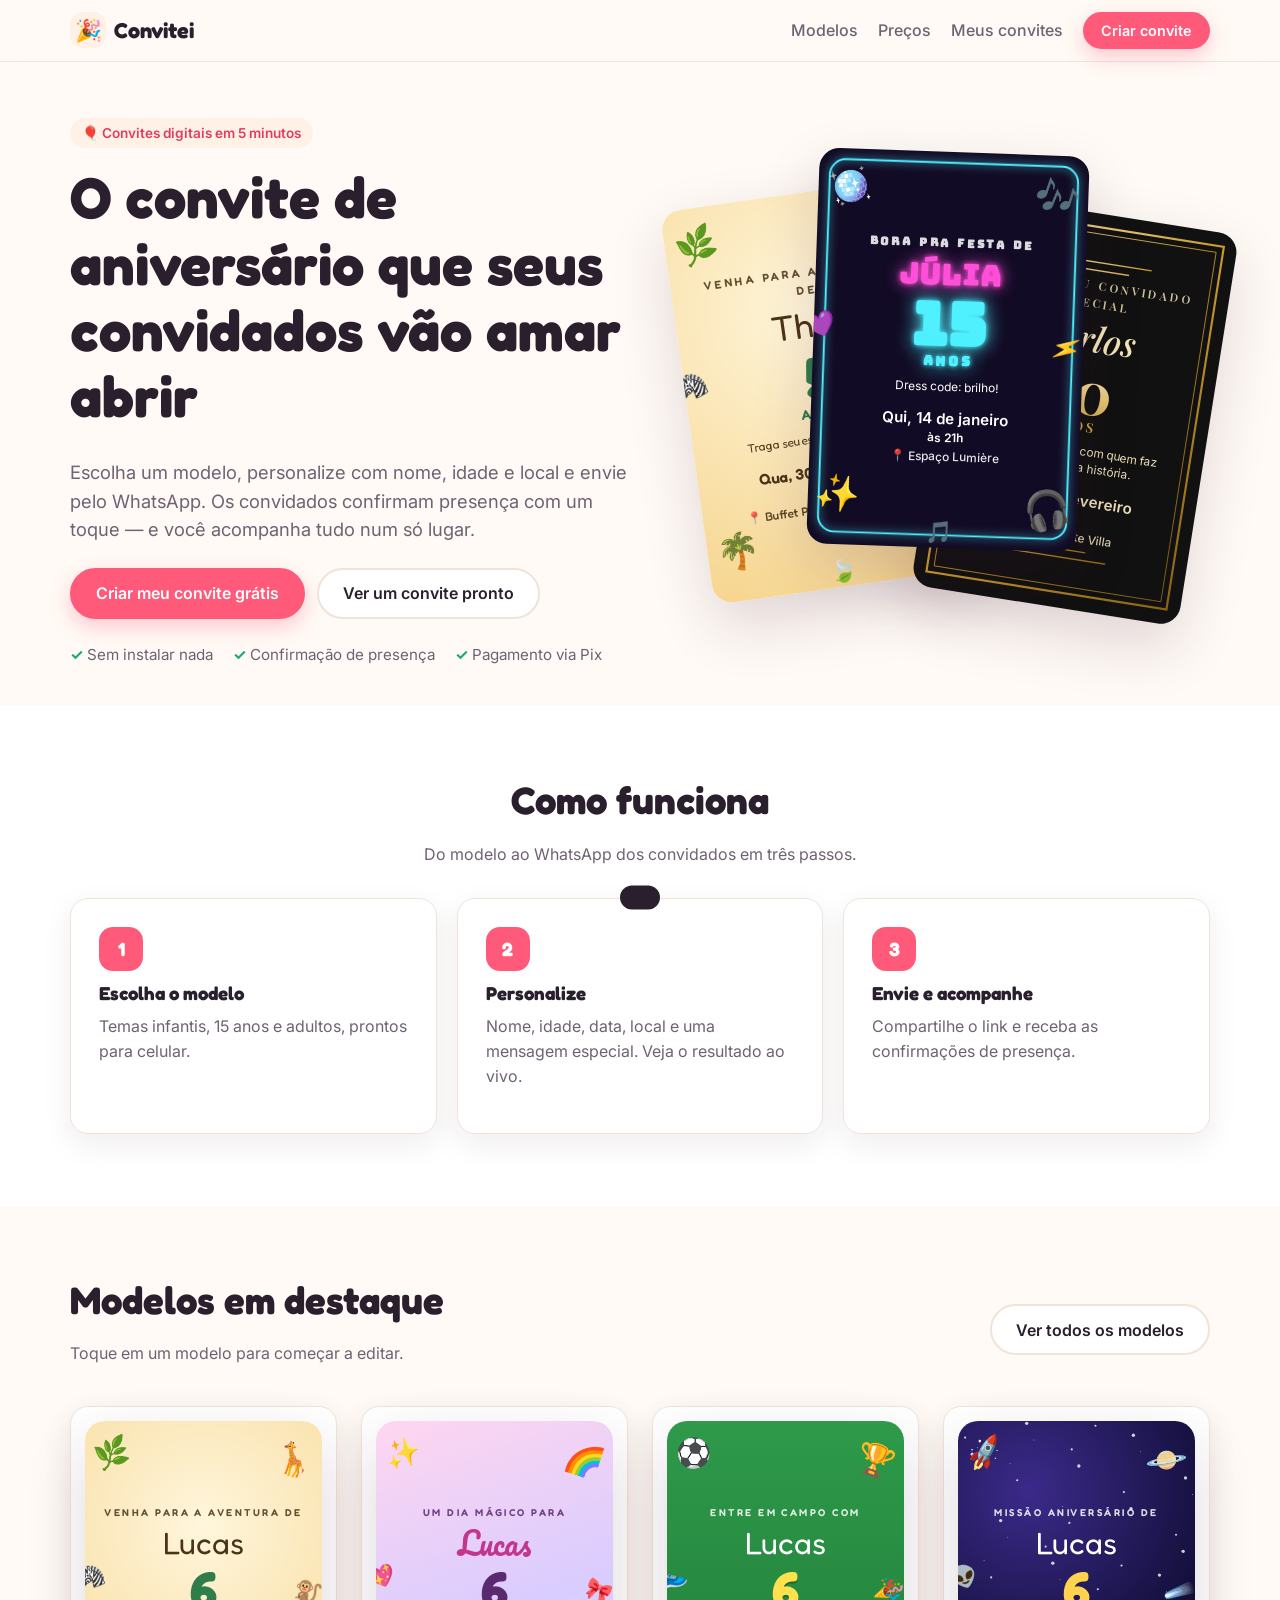
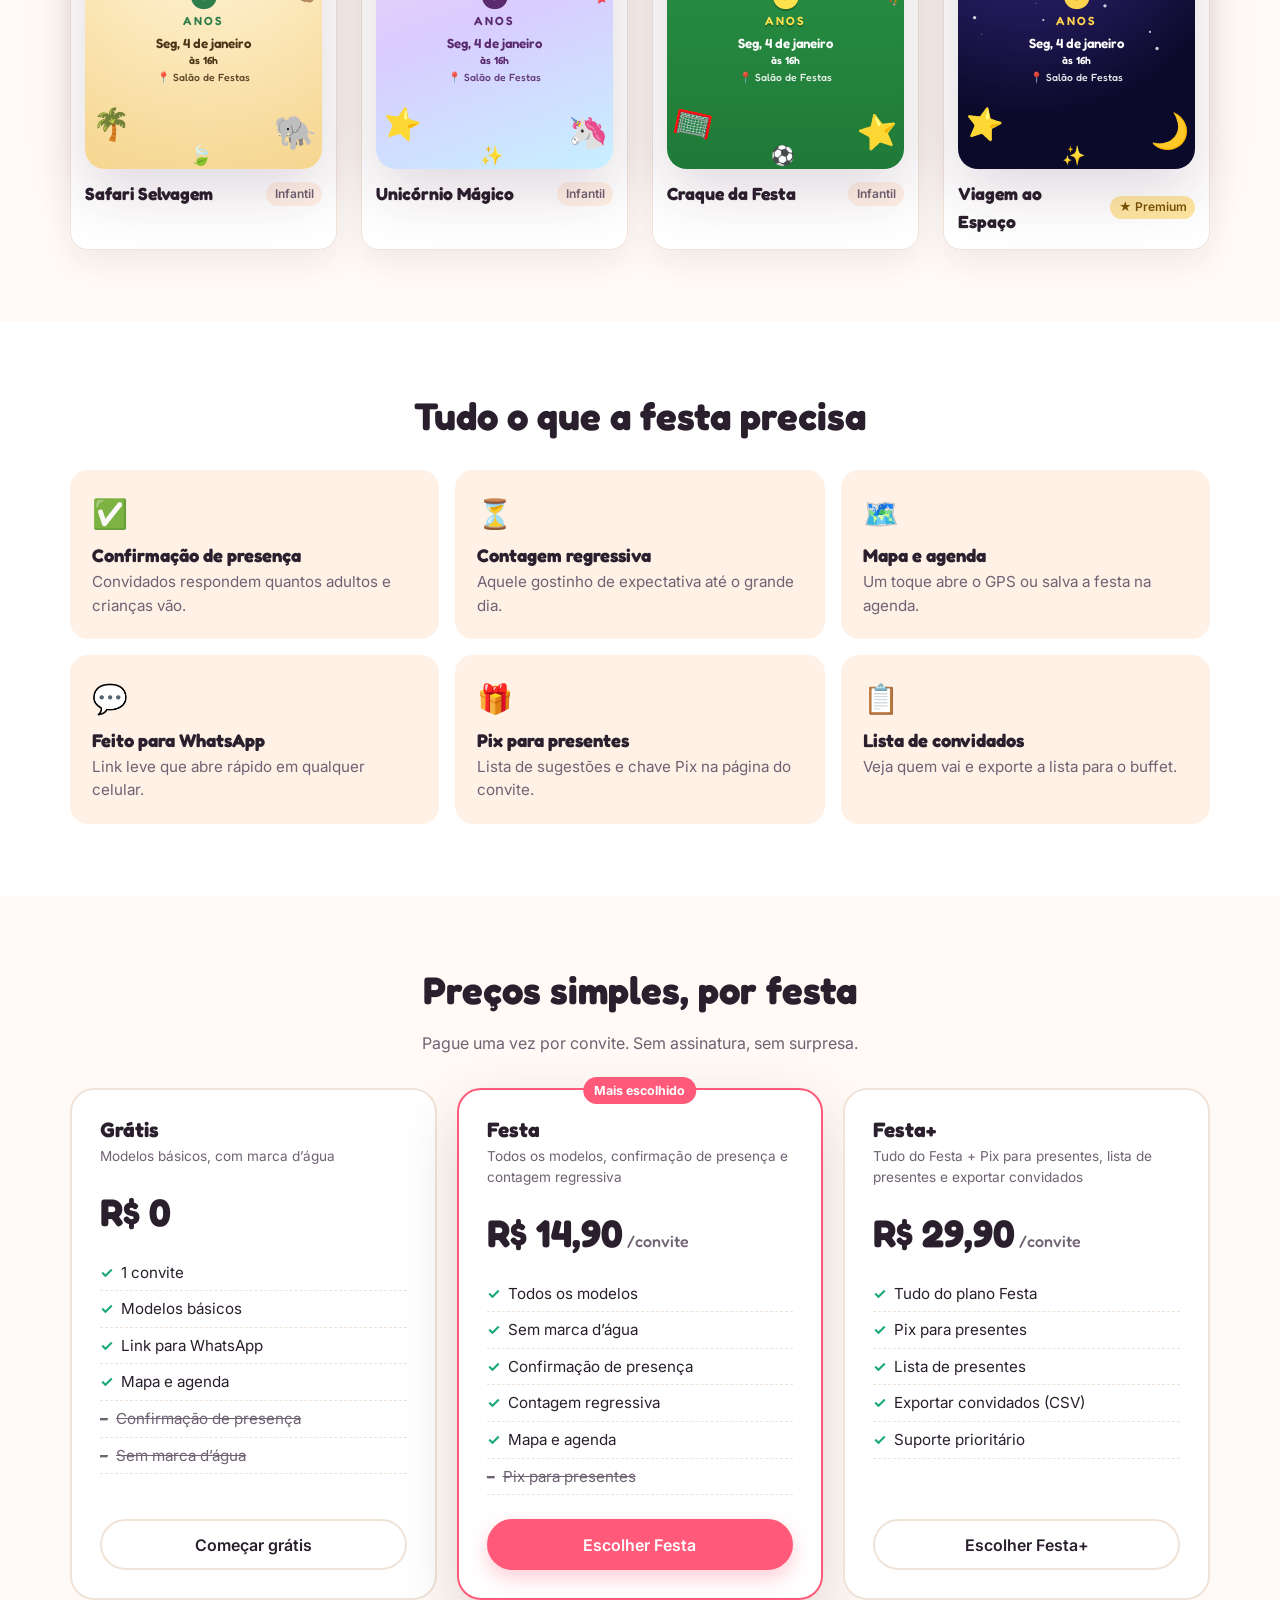
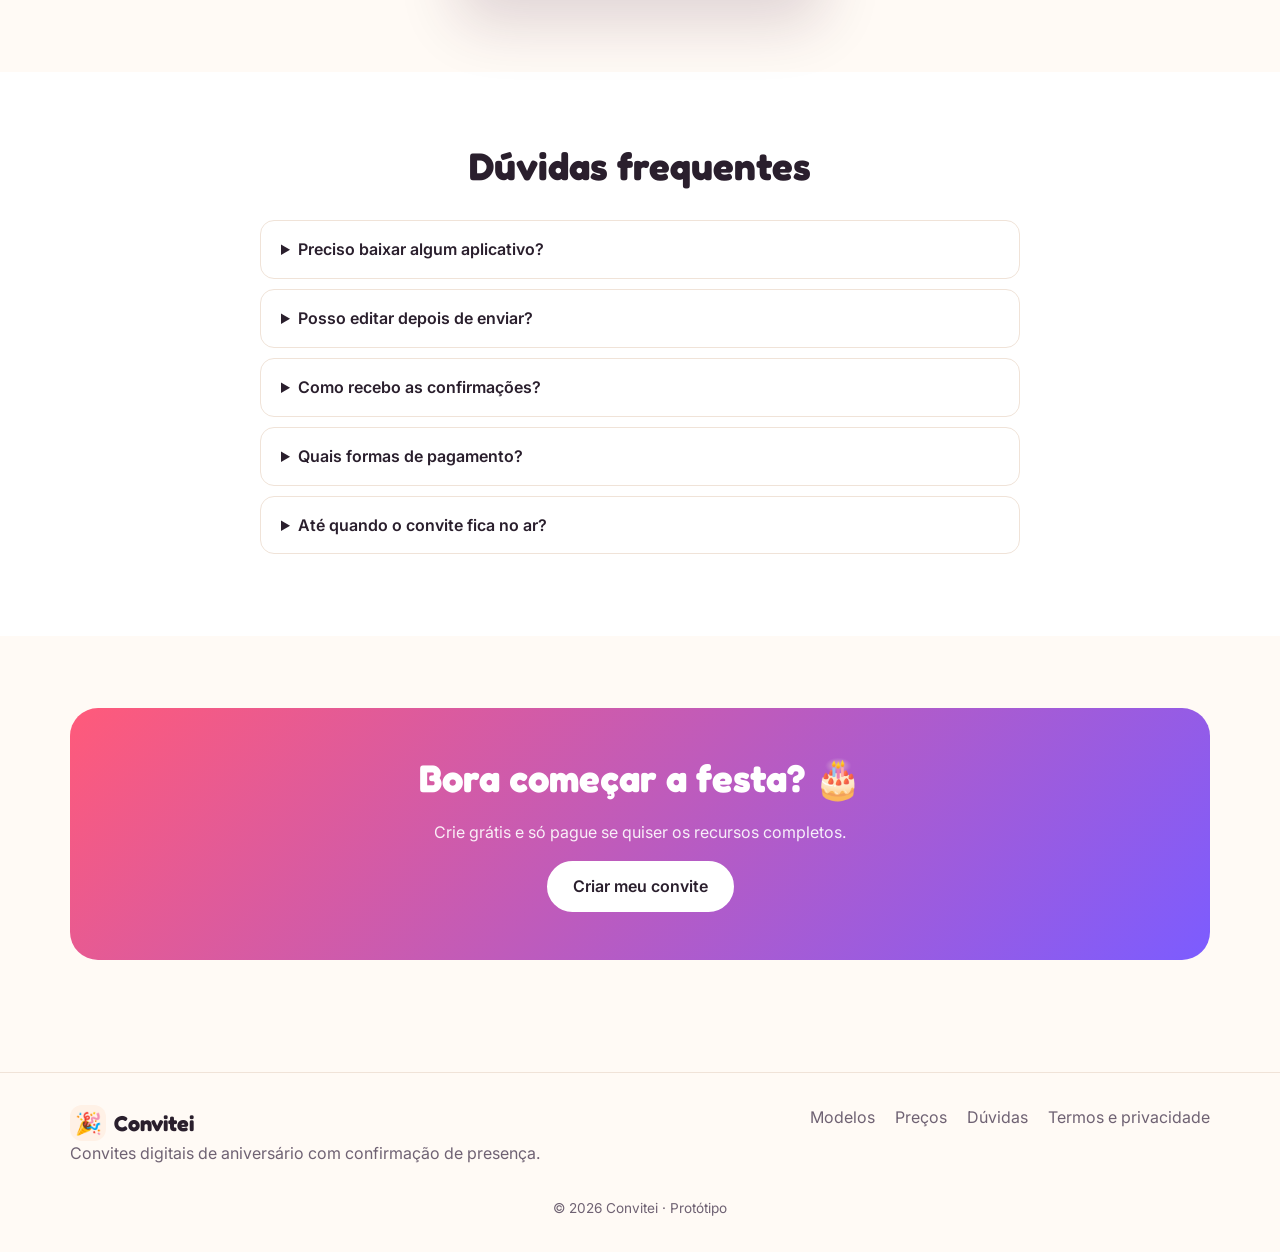
==== convites-aniversario/index.html @ 9dad0a6e "Adiciona protótipo do site de convites de aniversário (Convitei) Landing page com preços, galeria de" ====
<!doctype html>
<html lang="pt-BR">
<head>
  <meta charset="utf-8">
  <meta name="viewport" content="width=device-width, initial-scale=1">
  <title>Convitei — Convites de Aniversário</title>
  <meta name="description" content="Crie convites de aniversário digitais lindos em minutos, com confirmação de presença, contagem regressiva e mapa. Envie pelo WhatsApp.">
  <link rel="preconnect" href="https://fonts.googleapis.com">
  <link rel="preconnect" href="https://fonts.gstatic.com" crossorigin>
  <link href="https://fonts.googleapis.com/css2?family=Fredoka:wght@400;500;600;700&family=Playfair+Display:ital,wght@0,600;1,500&family=Pacifico&family=Inter:wght@400;500;600;700&family=Bungee&display=swap" rel="stylesheet">
  <link rel="stylesheet" href="styles.css">
  <link rel="icon" href="data:image/svg+xml,<svg xmlns='http://www.w3.org/2000/svg' viewBox='0 0 100 100'><text y='.9em' font-size='90'>🎉</text></svg>">
</head>
<body>
  <header class="topbar" id="topbar">
    <a href="#/" class="brand"><span class="brand-mark">🎉</span> Convitei</a>
    <nav class="nav">
      <a href="#/modelos">Modelos</a>
      <a href="#/#precos">Preços</a>
      <a href="#/painel">Meus convites</a>
      <a href="#/editor" class="btn btn-primary btn-sm">Criar convite</a>
    </nav>
  </header>

  <main id="app" tabindex="-1"></main>

  <footer class="footer" id="footer">
    <div class="footer-inner">
      <div>
        <a href="#/" class="brand"><span class="brand-mark">🎉</span> Convitei</a>
        <p class="muted">Convites digitais de aniversário com confirmação de presença.</p>
      </div>
      <div class="footer-links">
        <a href="#/modelos">Modelos</a>
        <a href="#/#precos">Preços</a>
        <a href="#/#faq">Dúvidas</a>
        <a href="#/termos">Termos e privacidade</a>
      </div>
    </div>
    <p class="muted small center">© <span id="year"></span> Convitei · Protótipo</p>
  </footer>

  <div class="modal" id="modal" hidden>
    <div class="modal-backdrop" data-close></div>
    <div class="modal-box" role="dialog" aria-modal="true" aria-labelledby="modal-title">
      <button class="modal-x" data-close aria-label="Fechar">×</button>
      <div id="modal-content"></div>
    </div>
  </div>

  <div class="toast" id="toast" role="status" aria-live="polite"></div>

  <script src="app.js"></script>
</body>
</html>
---- convites-aniversario/styles.css ----
:root {
  --bg: #fffaf5;
  --surface: #ffffff;
  --surface-2: #fff1e6;
  --text: #2a1f2d;
  --muted: #6f6273;
  --line: #f0e3d8;
  --primary: #ff5a7a;
  --primary-dark: #e23d5e;
  --accent: #7c5cff;
  --ok: #19a974;
  --radius: 18px;
  --shadow: 0 10px 30px rgba(60, 20, 50, .08);
  --shadow-lg: 0 24px 60px rgba(60, 20, 50, .16);
}
@media (prefers-color-scheme: dark) {
  :root:not([data-theme="light"]) {
    --bg: #17121a; --surface: #211a25; --surface-2: #2a2130; --text: #f6eef7;
    --muted: #b3a6b8; --line: #3a2f40; --shadow: 0 10px 30px rgba(0,0,0,.35); --shadow-lg: 0 24px 60px rgba(0,0,0,.5);
  }
}
:root[data-theme="dark"] {
  --bg: #17121a; --surface: #211a25; --surface-2: #2a2130; --text: #f6eef7;
  --muted: #b3a6b8; --line: #3a2f40; --shadow: 0 10px 30px rgba(0,0,0,.35); --shadow-lg: 0 24px 60px rgba(0,0,0,.5);
}

* { box-sizing: border-box; }
html { scroll-behavior: smooth; }
body {
  margin: 0; background: var(--bg); color: var(--text);
  font-family: Inter, system-ui, sans-serif; line-height: 1.55; -webkit-font-smoothing: antialiased;
}
img { max-width: 100%; }
a { color: inherit; }
h1, h2, h3 { font-family: Fredoka, Inter, sans-serif; line-height: 1.15; margin: 0 0 .5em; }
h1 { font-size: clamp(2.2rem, 5vw, 3.6rem); }
h2 { font-size: clamp(1.7rem, 3.5vw, 2.4rem); }
p { margin: 0 0 1em; }
.muted { color: var(--muted); }
.small { font-size: .85rem; }
.center { text-align: center; }
.container { width: min(1140px, 100% - 32px); margin-inline: auto; }
section { padding: 72px 0; }

/* Buttons */
.btn {
  display: inline-flex; align-items: center; justify-content: center; gap: .5em;
  border: 2px solid transparent; border-radius: 999px; padding: .85em 1.5em;
  font: 600 1rem Inter, sans-serif; cursor: pointer; text-decoration: none;
  transition: transform .15s, background .15s, box-shadow .15s;
  background: var(--surface); color: var(--text); border-color: var(--line);
}
.btn:hover { transform: translateY(-1px); }
.btn:focus-visible, input:focus-visible, select:focus-visible, textarea:focus-visible { outline: 3px solid var(--accent); outline-offset: 2px; }
.btn-primary { background: var(--primary); color: #fff; border-color: var(--primary); box-shadow: 0 8px 20px rgba(255, 90, 122, .3); }
.btn-primary:hover { background: var(--primary-dark); }
.btn-ghost { background: transparent; }
.btn-sm { padding: .55em 1.1em; font-size: .9rem; }
.btn-block { width: 100%; }
.btn[disabled] { opacity: .6; cursor: not-allowed; transform: none; }

/* Topbar */
.topbar {
  position: sticky; top: 0; z-index: 50; display: flex; align-items: center; justify-content: space-between;
  gap: 16px; padding: 12px max(16px, calc((100% - 1140px) / 2));
  background: color-mix(in srgb, var(--bg) 85%, transparent); backdrop-filter: blur(10px);
  border-bottom: 1px solid var(--line);
}
.brand { font: 700 1.35rem Fredoka, sans-serif; text-decoration: none; display: inline-flex; align-items: center; gap: .35em; }
.brand-mark { display: inline-grid; place-items: center; width: 36px; height: 36px; border-radius: 12px; background: var(--surface-2); }
.nav { display: flex; align-items: center; gap: 20px; }
.nav a:not(.btn) { text-decoration: none; color: var(--muted); font-weight: 500; }
.nav a:not(.btn):hover { color: var(--text); }
@media (max-width: 720px) {
  .nav a:not(.btn) { display: none; }
}

/* Hero */
.hero { padding: 56px 0 40px; overflow: hidden; }
.hero-grid { display: grid; grid-template-columns: 1.1fr 1fr; gap: 40px; align-items: center; }
.eyebrow { display: inline-block; background: var(--surface-2); color: var(--primary-dark); font-weight: 600; font-size: .85rem; padding: .35em .9em; border-radius: 999px; margin-bottom: 16px; }
.hero .lead { font-size: 1.15rem; color: var(--muted); max-width: 34em; }
.hero-cta { display: flex; flex-wrap: wrap; gap: 12px; margin: 24px 0; }
.hero-points { display: flex; flex-wrap: wrap; gap: 8px 20px; padding: 0; margin: 0; list-style: none; color: var(--muted); font-size: .95rem; }
.hero-points li::before { content: "✓ "; color: var(--ok); font-weight: 700; }
.hero-visual { position: relative; height: 480px; }
.hero-visual .card-wrap { position: absolute; width: 270px; transition: transform .3s; }
.hero-visual .card-wrap:nth-child(1) { left: 0; top: 40px; transform: rotate(-8deg); }
.hero-visual .card-wrap:nth-child(2) { left: 50%; top: 0; transform: translateX(-50%) rotate(2deg); z-index: 2; }
.hero-visual .card-wrap:nth-child(3) { right: 0; top: 60px; transform: rotate(9deg); }
@media (max-width: 900px) {
  .hero-grid { grid-template-columns: 1fr; }
  .hero-visual { height: 400px; }
  .hero-visual .card-wrap { width: 210px; }
}
@media (max-width: 520px) {
  .hero-visual { height: 330px; }
  .hero-visual .card-wrap { width: 165px; }
}

/* Steps */
.steps { display: grid; grid-template-columns: repeat(3, 1fr); gap: 20px; margin-top: 32px; }
.step { background: var(--surface); border: 1px solid var(--line); border-radius: var(--radius); padding: 28px; box-shadow: var(--shadow); }
.step-n { display: inline-grid; place-items: center; width: 44px; height: 44px; border-radius: 14px; background: var(--primary); color: #fff; font: 700 1.2rem Fredoka; margin-bottom: 12px; }
@media (max-width: 800px) { .steps { grid-template-columns: 1fr; } }

/* Features */
.features { display: grid; grid-template-columns: repeat(3, 1fr); gap: 16px; margin-top: 32px; }
.feature { padding: 22px; border-radius: var(--radius); background: var(--surface-2); }
.feature .ico { font-size: 1.8rem; }
.feature h3 { font-size: 1.15rem; margin: 8px 0 4px; }
.feature p { margin: 0; color: var(--muted); font-size: .95rem; }
@media (max-width: 800px) { .features { grid-template-columns: 1fr 1fr; } }
@media (max-width: 520px) { .features { grid-template-columns: 1fr; } }

/* Gallery */
.filters { display: flex; flex-wrap: wrap; gap: 8px; margin: 24px 0; }
.chip { border: 1.5px solid var(--line); background: var(--surface); color: var(--text); border-radius: 999px; padding: .45em 1em; font: 500 .9rem Inter; cursor: pointer; }
.chip.active { background: var(--text); color: var(--bg); border-color: var(--text); }
.gallery { display: grid; grid-template-columns: repeat(auto-fill, minmax(230px, 1fr)); gap: 24px; }
.tpl-item { background: var(--surface); border: 1px solid var(--line); border-radius: var(--radius); padding: 14px; box-shadow: var(--shadow); display: flex; flex-direction: column; gap: 12px; }
.tpl-meta { display: flex; justify-content: space-between; align-items: center; gap: 8px; }
.tpl-meta strong { font-family: Fredoka; font-size: 1.1rem; }
.badge { font-size: .75rem; font-weight: 600; padding: .2em .7em; border-radius: 999px; background: var(--surface-2); color: var(--muted); white-space: nowrap; }
.badge-premium { background: #ffe7a3; color: #7a5300; }

/* Pricing */
.pricing { display: grid; grid-template-columns: repeat(3, 1fr); gap: 20px; margin-top: 32px; align-items: stretch; }
.plan { background: var(--surface); border: 2px solid var(--line); border-radius: 24px; padding: 28px; display: flex; flex-direction: column; position: relative; }
.plan.featured { border-color: var(--primary); box-shadow: var(--shadow-lg); }
.plan .tag { position: absolute; top: -13px; left: 50%; transform: translateX(-50%); background: var(--primary); color: #fff; font-size: .78rem; font-weight: 700; padding: .3em .9em; border-radius: 999px; white-space: nowrap; }
.plan h3 { font-size: 1.3rem; margin-bottom: 4px; }
.price { font: 700 2.4rem Fredoka; margin: 8px 0; }
.price small { font-size: 1rem; color: var(--muted); font-weight: 500; }
.plan ul { list-style: none; padding: 0; margin: 12px 0 24px; flex: 1; }
.plan li { padding: 6px 0; border-bottom: 1px dashed var(--line); font-size: .95rem; }
.plan li::before { content: "✓"; color: var(--ok); font-weight: 700; margin-right: 8px; }
.plan li.no { color: var(--muted); text-decoration: line-through; }
.plan li.no::before { content: "–"; color: var(--muted); }
@media (max-width: 900px) { .pricing { grid-template-columns: 1fr; max-width: 440px; margin-inline: auto; } }

/* FAQ */
.faq { max-width: 760px; margin: 32px auto 0; }
.faq details { background: var(--surface); border: 1px solid var(--line); border-radius: 14px; padding: 16px 20px; margin-bottom: 10px; }
.faq summary { cursor: pointer; font-weight: 600; }
.faq details p { margin: 10px 0 0; color: var(--muted); }

.cta-band { background: linear-gradient(135deg, var(--primary), var(--accent)); color: #fff; border-radius: 28px; padding: 48px 32px; text-align: center; }
.cta-band p { opacity: .9; }
.cta-band .btn { background: #fff; color: #2a1f2d; border-color: #fff; }

/* Footer */
.footer { border-top: 1px solid var(--line); padding: 32px 16px 20px; margin-top: 40px; }
.footer-inner { width: min(1140px, 100%); margin: 0 auto 16px; display: flex; justify-content: space-between; flex-wrap: wrap; gap: 20px; }
.footer-links { display: flex; gap: 20px; flex-wrap: wrap; }
.footer-links a { color: var(--muted); text-decoration: none; }

/* Editor */
.editor { display: grid; grid-template-columns: 420px 1fr; gap: 32px; padding: 32px 0 64px; align-items: start; }
.panel { background: var(--surface); border: 1px solid var(--line); border-radius: var(--radius); padding: 24px; box-shadow: var(--shadow); }
.panel h2 { font-size: 1.5rem; }
.field { display: flex; flex-direction: column; gap: 6px; margin-bottom: 14px; }
.field label { font-weight: 600; font-size: .9rem; }
.field .hint { font-size: .8rem; color: var(--muted); }
.row { display: grid; grid-template-columns: 1fr 1fr; gap: 12px; }
input, select, textarea {
  font: 400 1rem Inter, sans-serif; color: var(--text); background: var(--bg);
  border: 1.5px solid var(--line); border-radius: 12px; padding: .7em .85em; width: 100%;
}
textarea { resize: vertical; min-height: 80px; }
.tpl-picker { display: grid; grid-template-columns: repeat(4, 1fr); gap: 8px; margin-bottom: 18px; }
.tpl-swatch { aspect-ratio: 3/4; border-radius: 10px; box-shadow: inset 0 0 0 1px var(--line); border: 3px solid transparent; cursor: pointer; display: grid; place-items: center; font-size: 1.4rem; position: relative; padding: 0; }
.tpl-swatch.active { border-color: var(--text); }
.tpl-swatch .lock { position: absolute; top: 2px; right: 4px; font-size: .7rem; }
.preview-col { position: sticky; top: 84px; display: flex; flex-direction: column; align-items: center; gap: 16px; }
#preview { width: min(400px, 100%); }
.preview-col .card-wrap { width: 100%; }
.editor-actions { display: flex; gap: 10px; flex-wrap: wrap; justify-content: center; }
.section-title { font: 600 .8rem Inter; text-transform: uppercase; letter-spacing: .08em; color: var(--muted); margin: 18px 0 10px; }
@media (max-width: 960px) {
  .editor { grid-template-columns: 1fr; }
  .preview-col { position: static; order: -1; }
  #preview { width: min(320px, 100%); }
}

/* ===== Invitation card ===== */
.card-wrap { container-type: inline-size; }
.invite {
  position: relative; aspect-ratio: 3 / 4.4; border-radius: 20px; overflow: hidden;
  box-shadow: var(--shadow-lg); display: flex; flex-direction: column; align-items: center; justify-content: center;
  text-align: center; padding: 9cqw 8cqw; isolation: isolate;
}
.invite .deco { position: absolute; inset: 0; z-index: -1; pointer-events: none; }
.invite .pre { font-size: 4.2cqw; letter-spacing: .25em; text-transform: uppercase; font-weight: 600; opacity: .85; }
.invite .name { font-size: 13cqw; line-height: 1; margin: 3cqw 0 1cqw; word-break: break-word; }
.invite .age { font-size: 22cqw; line-height: 1; font-weight: 700; margin: 1cqw 0; }
.invite .age small { font-size: 5cqw; display: block; letter-spacing: .2em; font-weight: 600; text-transform: uppercase; }
.invite .msg { font-size: 4.4cqw; margin: 3cqw 0; max-width: 90%; line-height: 1.35; }
.invite .info { font-size: 4.4cqw; font-weight: 600; line-height: 1.4; margin-top: 2cqw; }
.invite .info .date { font-size: 5.6cqw; display: block; }
.invite .info .place { font-weight: 500; opacity: .9; display: block; margin-top: 1cqw; }
.invite .emoji { font-size: 12cqw; line-height: 1; }

/* Templates */
.t-safari { background: radial-gradient(circle at 50% 30%, #fff6dc, #f6d58e); color: #4a3418; font-family: Fredoka; }
.t-safari .age { color: #2f7d4a; }
.t-unicornio { background: linear-gradient(160deg, #ffd6f0, #d9ccff 55%, #c7f0ff); color: #5a2a6e; font-family: Fredoka; }
.t-unicornio .name { font-family: Pacifico; font-weight: 400; color: #c2368e; }
.t-neon { background: #120b25; color: #fff; font-family: Bungee, Fredoka; }
.t-neon .name { color: #ff4fd8; text-shadow: 0 0 2cqw #ff4fd8, 0 0 6cqw #ff4fd8; font-size: 11cqw; }
.t-neon .age { color: #4ff0ff; text-shadow: 0 0 2cqw #4ff0ff, 0 0 7cqw #4ff0ff; }
.t-neon .msg, .t-neon .info { font-family: Inter; }
.t-dourado { background: #111; color: #f3e3b5; font-family: "Playfair Display", serif; }
.t-dourado .name { font-style: italic; font-weight: 500; }
.t-dourado .age { background: linear-gradient(180deg, #fff1c1, #c99a2e); -webkit-background-clip: text; background-clip: text; color: transparent; }
.t-dourado .msg, .t-dourado .info { font-family: Inter; color: #e9dcb6; }
.t-futebol { background: linear-gradient(180deg, #2e9a4a, #1f7a37); color: #fff; font-family: Fredoka; }
.t-futebol .age { color: #ffe14d; text-shadow: 0 1cqw 0 rgba(0,0,0,.25); }
.t-floral { background: #fff8f3; color: #6b3b3b; font-family: "Playfair Display", serif; }
.t-floral .name { color: #c25b6e; font-style: italic; font-weight: 500; }
.t-floral .msg, .t-floral .info { font-family: Inter; }
.t-espaco { background: radial-gradient(circle at 30% 20%, #3b2a8a, #0b0a2a 70%); color: #fff; font-family: Fredoka; }
.t-espaco .age { color: #ffd34d; }
.t-confete { background: #fff; color: #2a1f2d; font-family: Fredoka; }
.t-confete .age { color: var(--primary); }

/* Guest page */
.guest { padding: 32px 0 64px; display: grid; grid-template-columns: minmax(0, 420px) minmax(0, 1fr); gap: 40px; align-items: start; }
.guest .card-wrap { width: 100%; }
.countdown { display: grid; grid-template-columns: repeat(4, 1fr); gap: 10px; margin: 8px 0 24px; }
.countdown div { background: var(--surface-2); border-radius: 14px; padding: 14px 6px; text-align: center; }
.countdown b { display: block; font: 700 1.8rem Fredoka; }
.countdown span { font-size: .78rem; color: var(--muted); text-transform: uppercase; letter-spacing: .06em; }
.quick-actions { display: grid; grid-template-columns: repeat(3, 1fr); gap: 10px; margin-bottom: 24px; }
.quick-actions .btn { flex-direction: column; border-radius: 16px; padding: 14px 8px; font-size: .85rem; gap: 4px; }
.quick-actions .btn span { font-size: 1.4rem; }
.radio-group { display: flex; gap: 8px; flex-wrap: wrap; }
.radio-group label { flex: 1; min-width: 110px; }
.radio-group input { position: absolute; opacity: 0; width: 1px; height: 1px; }
.radio-group span { display: block; text-align: center; border: 2px solid var(--line); border-radius: 12px; padding: .7em; cursor: pointer; font-weight: 600; }
.radio-group input:checked + span { border-color: var(--primary); background: color-mix(in srgb, var(--primary) 12%, transparent); }
.radio-group input:focus-visible + span { outline: 3px solid var(--accent); outline-offset: 2px; }
.success-box { text-align: center; padding: 24px; }
.success-box .big { font-size: 3rem; }
@media (max-width: 860px) {
  .guest { grid-template-columns: 1fr; }
  .guest .card-wrap { max-width: 360px; margin-inline: auto; }
}

/* Dashboard */
.dash { padding: 32px 0 64px; }
.dash-head { display: flex; justify-content: space-between; align-items: center; flex-wrap: wrap; gap: 12px; margin-bottom: 24px; }
.dash-list { display: grid; gap: 16px; }
.dash-item { display: grid; grid-template-columns: 90px 1fr auto; gap: 18px; align-items: center; background: var(--surface); border: 1px solid var(--line); border-radius: var(--radius); padding: 16px; box-shadow: var(--shadow); }
.dash-item .card-wrap { width: 90px; }
.dash-item .invite { border-radius: 10px; box-shadow: none; }
.dash-item h3 { margin: 0 0 4px; font-size: 1.2rem; }
.stats { display: flex; gap: 14px; flex-wrap: wrap; font-size: .9rem; margin-top: 6px; }
.stats b { font-family: Fredoka; font-size: 1.1rem; }
.dash-actions { display: flex; gap: 8px; flex-wrap: wrap; justify-content: flex-end; }
.empty { text-align: center; padding: 60px 20px; background: var(--surface); border: 2px dashed var(--line); border-radius: var(--radius); }
.empty .big { font-size: 3rem; }
table.guests { width: 100%; border-collapse: collapse; font-size: .92rem; }
table.guests th, table.guests td { text-align: left; padding: 8px 6px; border-bottom: 1px solid var(--line); }
table.guests th { color: var(--muted); font-weight: 600; font-size: .8rem; text-transform: uppercase; }
@media (max-width: 640px) {
  .dash-item { grid-template-columns: 70px 1fr; }
  .dash-item .card-wrap { width: 70px; }
  .dash-actions { grid-column: 1 / -1; justify-content: flex-start; }
}

/* Modal */
.modal { position: fixed; inset: 0; z-index: 100; display: grid; place-items: center; padding: 16px; }
.modal[hidden] { display: none; }
.modal-backdrop { position: absolute; inset: 0; background: rgba(20, 10, 25, .55); backdrop-filter: blur(3px); }
.modal-box { position: relative; background: var(--surface); color: var(--text); border-radius: 24px; width: min(560px, 100%); max-height: calc(100vh - 32px); overflow: auto; padding: 28px; box-shadow: var(--shadow-lg); }
.modal-x { position: absolute; top: 12px; right: 14px; background: none; border: 0; font-size: 1.8rem; line-height: 1; color: var(--muted); cursor: pointer; }
.plan-options { display: grid; gap: 10px; margin: 16px 0; }
.plan-opt { display: flex; align-items: center; gap: 12px; border: 2px solid var(--line); border-radius: 14px; padding: 14px; cursor: pointer; }
.plan-opt:has(input:checked) { border-color: var(--primary); background: color-mix(in srgb, var(--primary) 8%, transparent); }
.plan-opt input { width: auto; accent-color: var(--primary); }
.plan-opt .p-name { font-weight: 700; }
.plan-opt .p-desc { font-size: .85rem; color: var(--muted); }
.plan-opt .p-price { margin-left: auto; font: 700 1.15rem Fredoka; white-space: nowrap; }
.pay-tabs { display: flex; gap: 8px; margin: 12px 0; }
.pix-box { text-align: center; background: var(--surface-2); border-radius: 16px; padding: 20px; }
.pix-qr { width: 170px; height: 170px; margin: 0 auto 12px; background: #fff; padding: 10px; border-radius: 12px; }
.copy-row { display: flex; gap: 8px; }
.copy-row input { font-size: .85rem; }
.total-row { display: flex; justify-content: space-between; font-weight: 700; font-size: 1.1rem; padding: 12px 0; border-top: 1px solid var(--line); margin-top: 8px; }

/* Toast */
.toast { position: fixed; left: 50%; bottom: 24px; transform: translate(-50%, 140%); background: var(--text); color: var(--bg); padding: 12px 20px; border-radius: 999px; font-weight: 600; z-index: 200; transition: transform .25s; max-width: calc(100% - 32px); text-align: center; }
.toast.show { transform: translate(-50%, 0); }

.page { padding: 40px 0 64px; max-width: 760px; }
.notice { background: var(--surface-2); border-radius: 14px; padding: 14px 18px; font-size: .9rem; color: var(--muted); }

.invite .wm { position: absolute; bottom: 2.5cqw; left: 0; right: 0; font: 600 3cqw Inter, sans-serif; opacity: .55; letter-spacing: .05em; }
body.guest-mode .nav a:not(.btn) { display: none; }
body.guest-mode .nav .btn::after { content: " também"; }
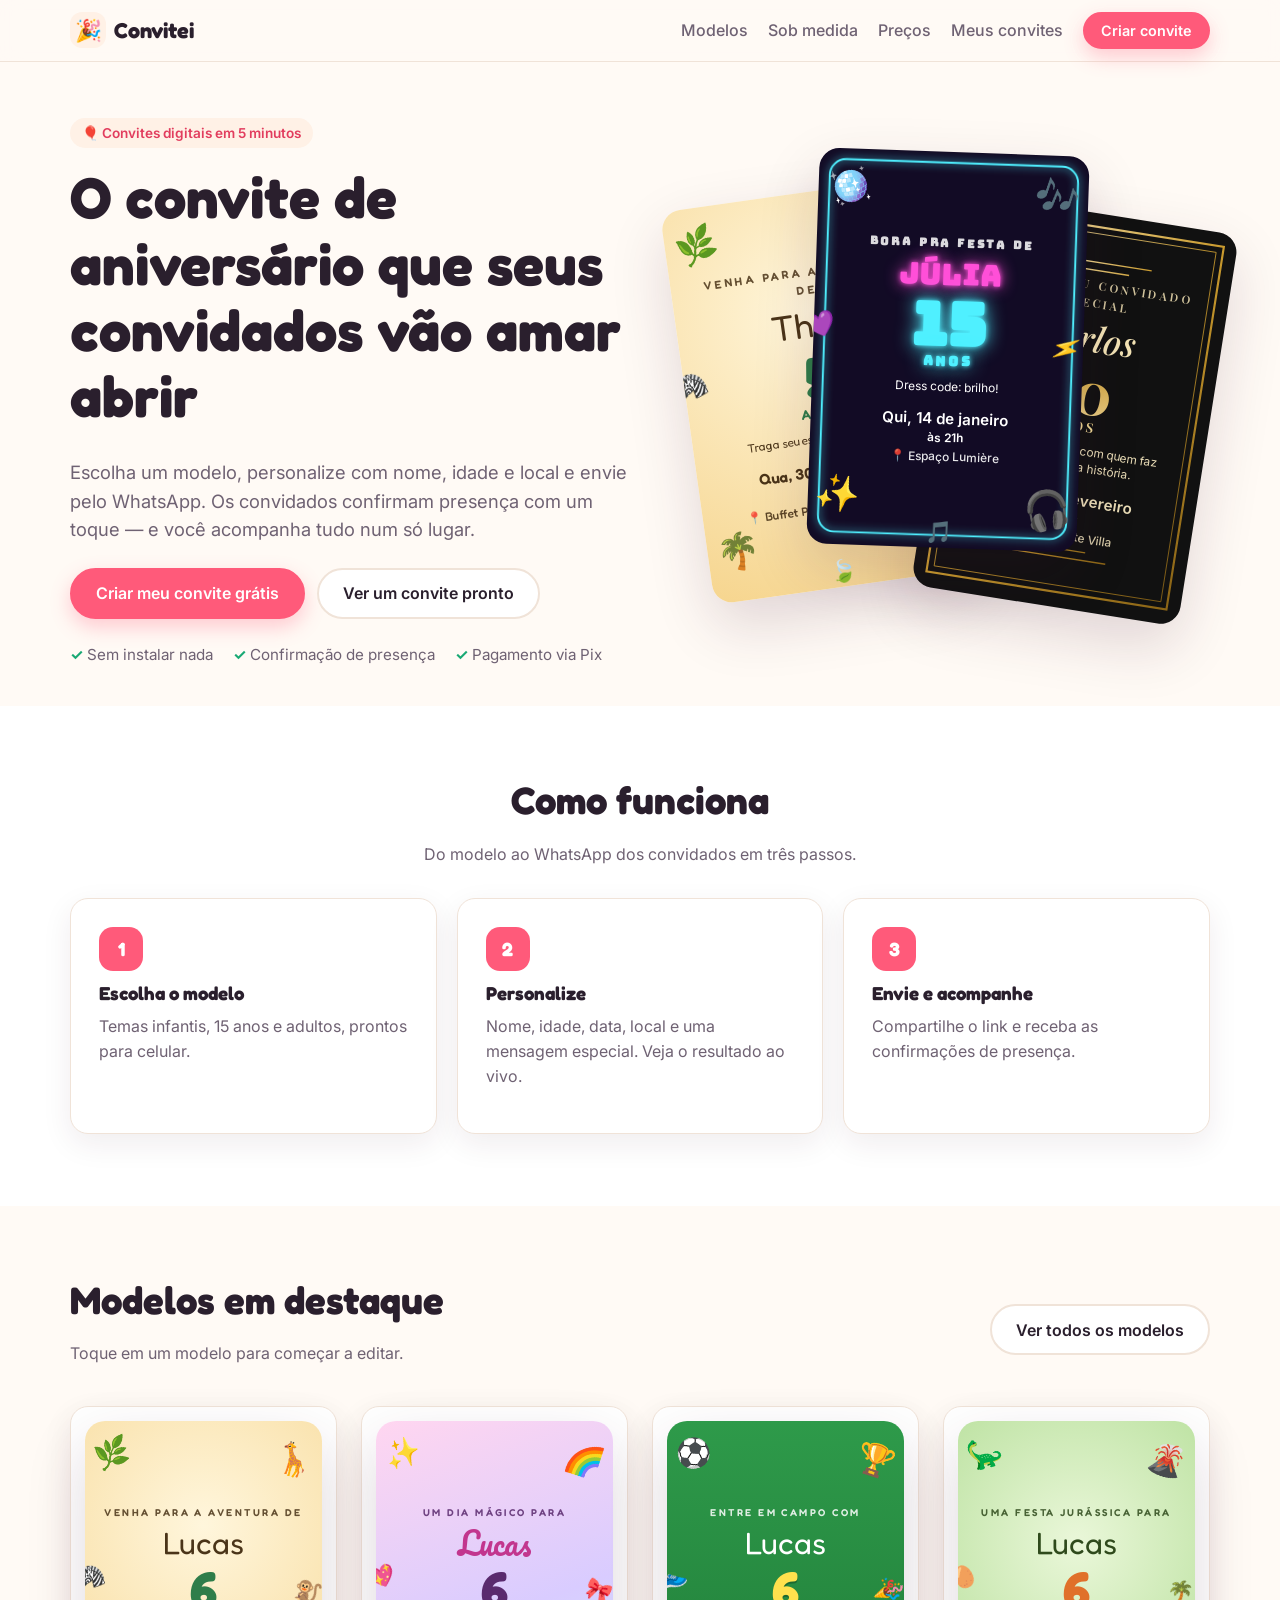
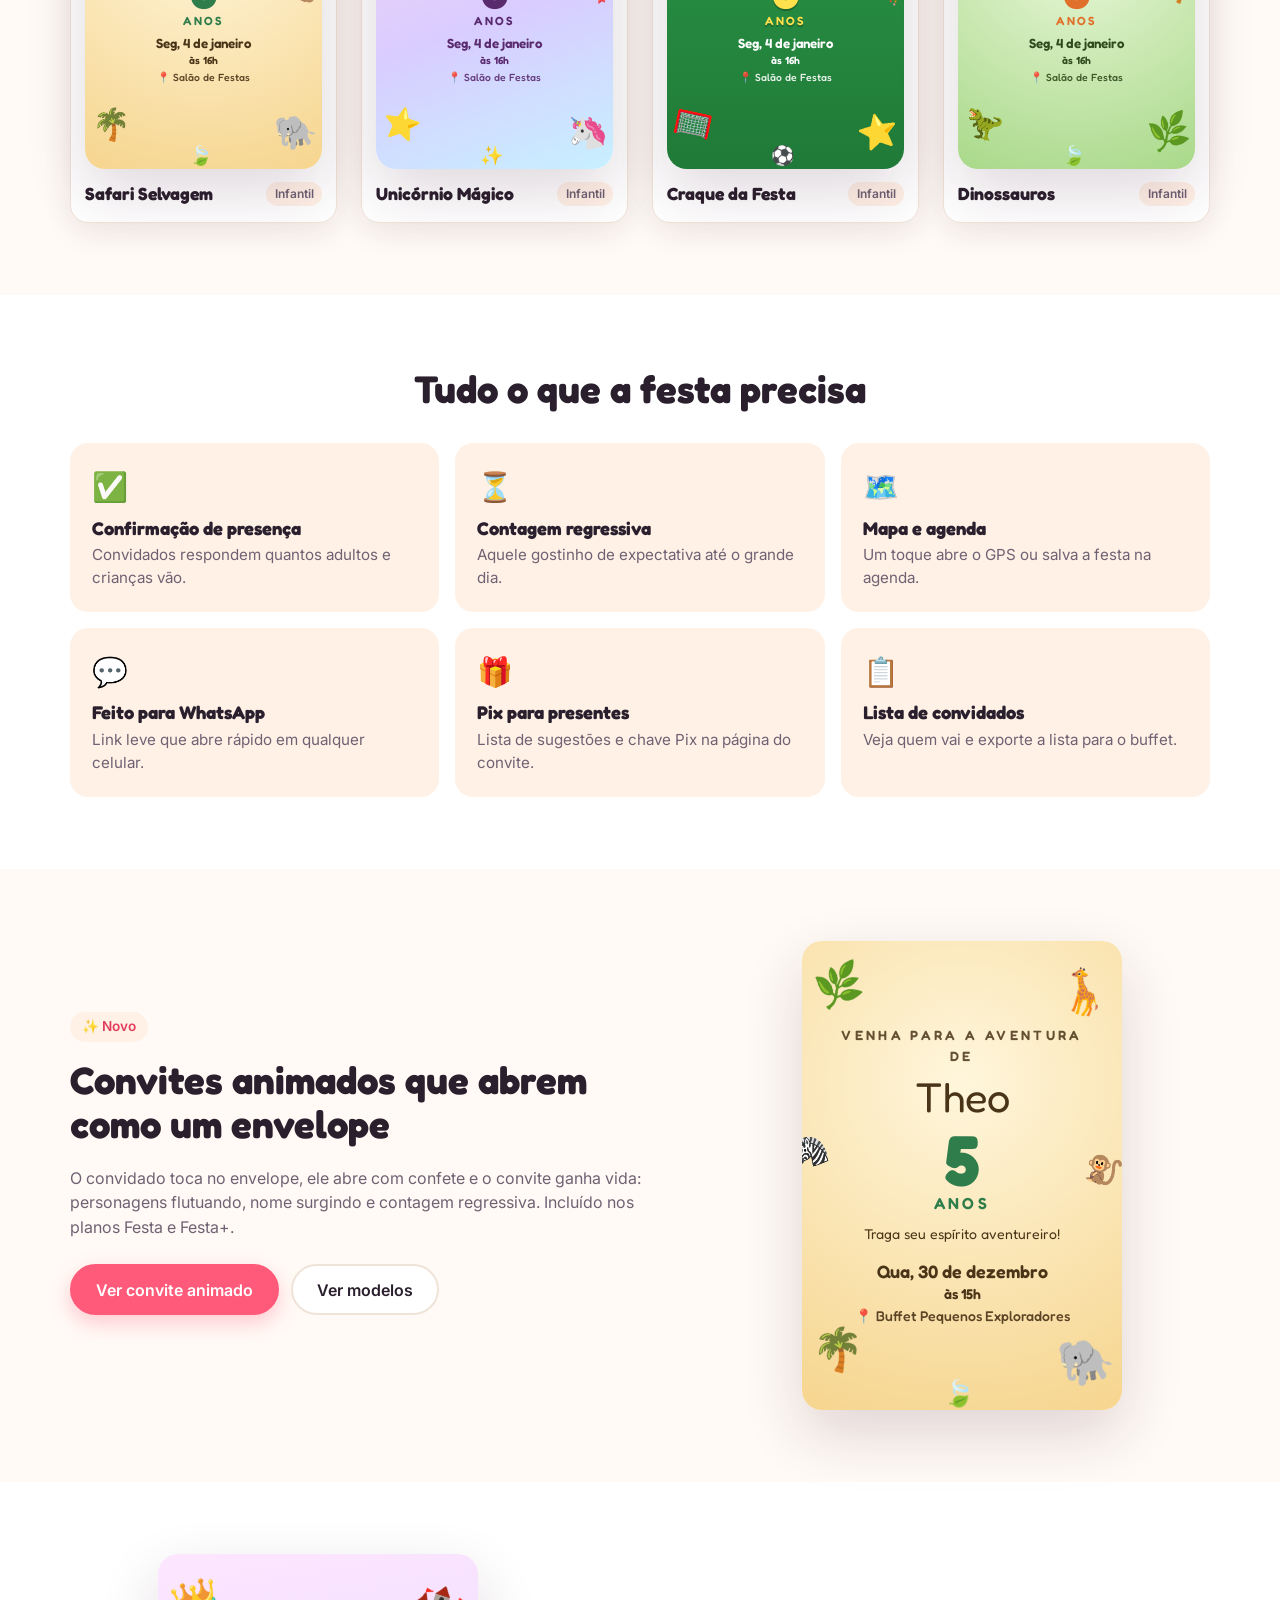
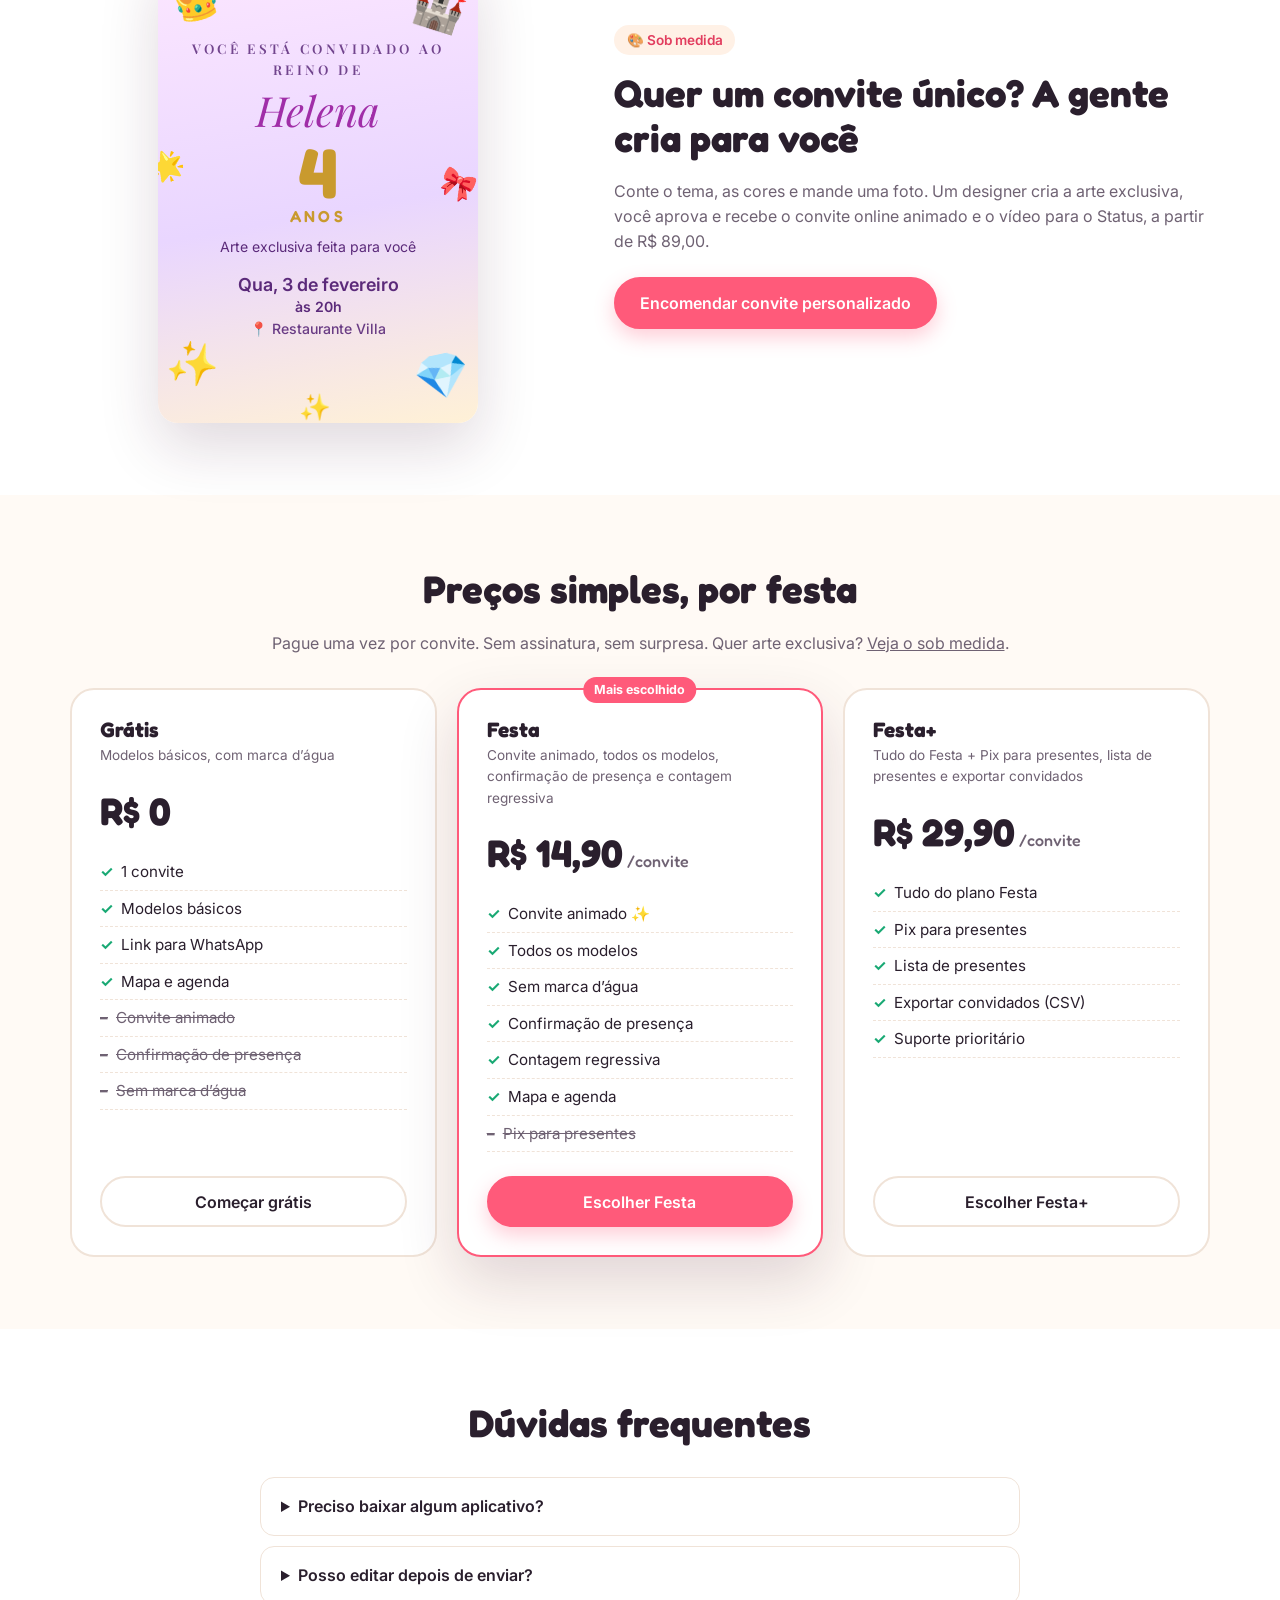
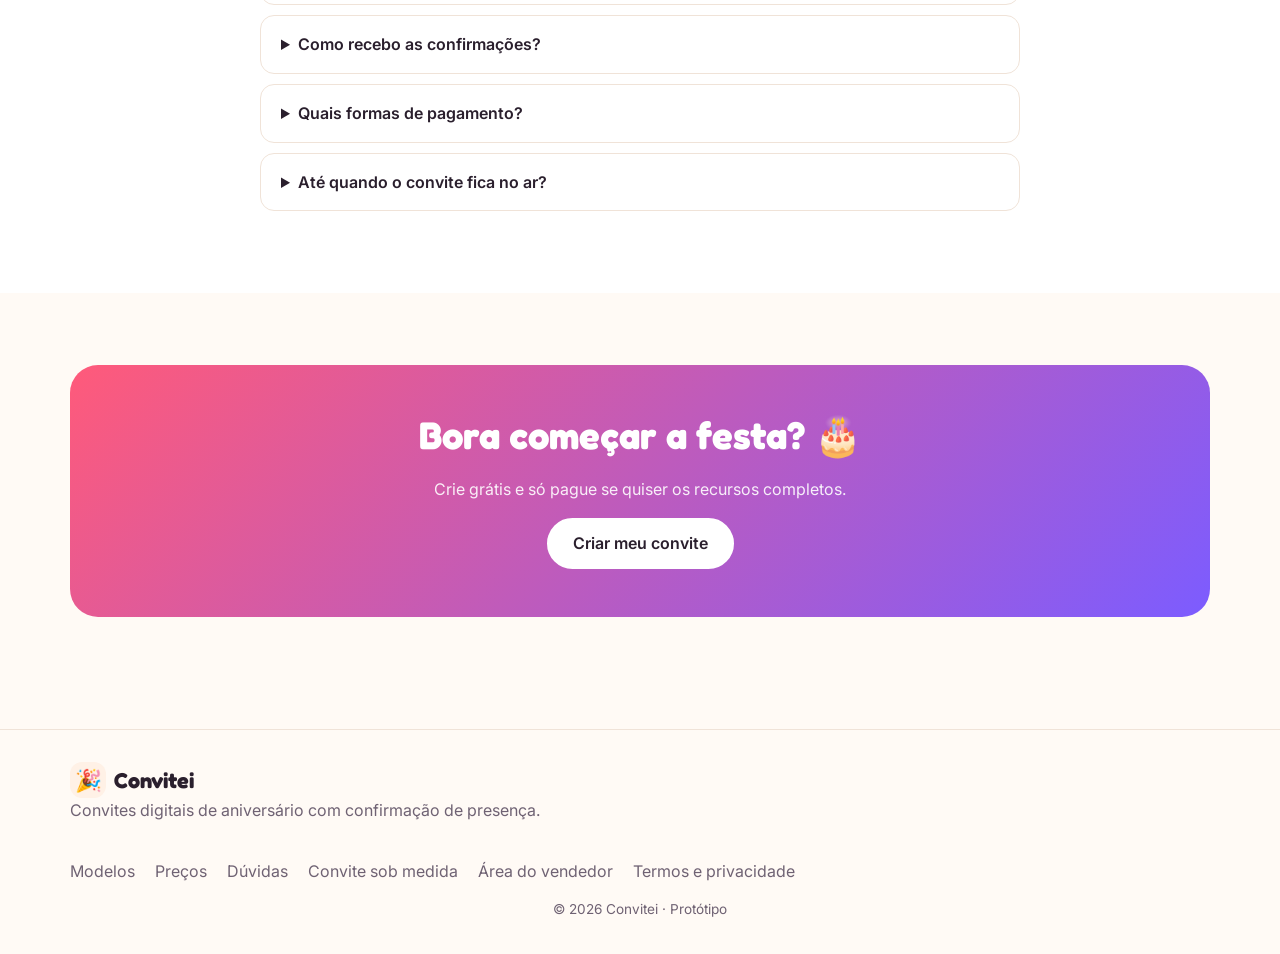
==== commit 61cc01b9: "Adiciona convites animados, encomendas sob medida e novos modelos - Abertura de envelope com confete" ====
--- a/convites-aniversario/index.html
+++ b/convites-aniversario/index.html
@@ -16,6 +16,7 @@
     <a href="#/" class="brand"><span class="brand-mark">🎉</span> Convitei</a>
     <nav class="nav">
       <a href="#/modelos">Modelos</a>
+      <a href="#/sob-medida">Sob medida</a>
       <a href="#/#precos">Preços</a>
       <a href="#/painel">Meus convites</a>
       <a href="#/editor" class="btn btn-primary btn-sm">Criar convite</a>
@@ -34,6 +35,8 @@
         <a href="#/modelos">Modelos</a>
         <a href="#/#precos">Preços</a>
         <a href="#/#faq">Dúvidas</a>
+        <a href="#/sob-medida">Convite sob medida</a>
+        <a href="#/encomendas">Área do vendedor</a>
         <a href="#/termos">Termos e privacidade</a>
       </div>
     </div>
--- a/convites-aniversario/styles.css
+++ b/convites-aniversario/styles.css
@@ -115,7 +115,7 @@
 
 /* Gallery */
 .filters { display: flex; flex-wrap: wrap; gap: 8px; margin: 24px 0; }
-.chip { border: 1.5px solid var(--line); background: var(--surface); color: var(--text); border-radius: 999px; padding: .45em 1em; font: 500 .9rem Inter; cursor: pointer; }
+.chip { text-decoration: none; border: 1.5px solid var(--line); background: var(--surface); color: var(--text); border-radius: 999px; padding: .45em 1em; font: 500 .9rem Inter; cursor: pointer; }
 .chip.active { background: var(--text); color: var(--bg); border-color: var(--text); }
 .gallery { display: grid; grid-template-columns: repeat(auto-fill, minmax(230px, 1fr)); gap: 24px; }
 .tpl-item { background: var(--surface); border: 1px solid var(--line); border-radius: var(--radius); padding: 14px; box-shadow: var(--shadow); display: flex; flex-direction: column; gap: 12px; }
@@ -290,8 +290,8 @@
 .total-row { display: flex; justify-content: space-between; font-weight: 700; font-size: 1.1rem; padding: 12px 0; border-top: 1px solid var(--line); margin-top: 8px; }
 
 /* Toast */
-.toast { position: fixed; left: 50%; bottom: 24px; transform: translate(-50%, 140%); background: var(--text); color: var(--bg); padding: 12px 20px; border-radius: 999px; font-weight: 600; z-index: 200; transition: transform .25s; max-width: calc(100% - 32px); text-align: center; }
-.toast.show { transform: translate(-50%, 0); }
+.toast { position: fixed; left: 50%; bottom: 24px; transform: translate(-50%, 200%); opacity: 0; visibility: hidden; background: var(--text); color: var(--bg); padding: 12px 20px; border-radius: 999px; font-weight: 600; z-index: 200; transition: transform .25s, opacity .25s, visibility .25s; max-width: calc(100% - 32px); text-align: center; }
+.toast.show { transform: translate(-50%, 0); opacity: 1; visibility: visible; }
 
 .page { padding: 40px 0 64px; max-width: 760px; }
 .notice { background: var(--surface-2); border-radius: 14px; padding: 14px 18px; font-size: .9rem; color: var(--muted); }
@@ -299,3 +299,90 @@
 .invite .wm { position: absolute; bottom: 2.5cqw; left: 0; right: 0; font: 600 3cqw Inter, sans-serif; opacity: .55; letter-spacing: .05em; }
 body.guest-mode .nav a:not(.btn) { display: none; }
 body.guest-mode .nav .btn::after { content: " também"; }
+
+/* ===== Novos temas ===== */
+.t-dino { background: radial-gradient(circle at 50% 35%, #eaf7d9, #a9d98a); color: #2f4a1c; font-family: Fredoka; }
+.t-dino .age { color: #e0702a; }
+.t-mar { background: linear-gradient(180deg, #bfefff, #4fb8e0 70%, #2b8fc4); color: #0b3d5c; font-family: Fredoka; }
+.t-mar .age { color: #ff7a59; }
+.t-mar .info, .t-mar .msg { color: #fff; text-shadow: 0 1px 2px rgba(0,0,0,.2); }
+.t-borboletas { background: linear-gradient(160deg, #fff0f6, #ffe3ef 50%, #fff6d9); color: #7a3558; font-family: Fredoka; }
+.t-borboletas .name { font-family: Pacifico; font-weight: 400; color: #d64f8f; }
+.t-corrida { background: repeating-linear-gradient(45deg, #1b1b1b 0 6cqw, #262626 6cqw 12cqw); color: #fff; font-family: Bungee, Fredoka; }
+.t-corrida .name { color: #ffdd2e; }
+.t-corrida .age { color: #ff4d3d; }
+.t-corrida .msg, .t-corrida .info { font-family: Inter; }
+.t-castelo { background: linear-gradient(170deg, #fde7ff, #e9d6ff 55%, #fff1d6); color: #5b2a7a; font-family: "Playfair Display", serif; }
+.t-castelo .name { font-style: italic; color: #a02ea8; }
+.t-castelo .age { color: #c99a2e; font-family: Fredoka; }
+.t-castelo .msg, .t-castelo .info { font-family: Inter; }
+.t-heroi { background: radial-gradient(circle at 50% 40%, #3f7bff, #1638a8 70%); color: #fff; font-family: Bungee, Fredoka; }
+.t-heroi .name { color: #ffd23f; text-shadow: .6cqw .6cqw 0 #d62828; }
+.t-heroi .age { color: #fff; text-shadow: 1cqw 1cqw 0 #d62828; }
+.t-heroi .msg, .t-heroi .info { font-family: Inter; }
+
+/* ===== Convite animado ===== */
+@keyframes c-float { 0%, 100% { transform: translateY(0) rotate(var(--r, 0deg)); } 50% { transform: translateY(-3cqw) rotate(calc(var(--r, 0deg) + 8deg)); } }
+@keyframes c-fade-up { from { opacity: 0; transform: translateY(5cqw); } to { opacity: 1; transform: none; } }
+@keyframes c-pop { 0% { opacity: 0; transform: scale(.3); } 70% { opacity: 1; transform: scale(1.12); } 100% { transform: scale(1); } }
+@keyframes c-bounce { 0% { opacity: 0; transform: translateY(-15cqw); } 60% { opacity: 1; transform: translateY(2cqw); } 80% { transform: translateY(-1cqw); } 100% { transform: none; } }
+@keyframes c-flicker { 0%, 18%, 22%, 25%, 53%, 57%, 100% { opacity: 1; } 20%, 24%, 55% { opacity: .35; } }
+@keyframes c-shimmer { from { background-position: 0 -150%; } to { background-position: 0 150%; } }
+@keyframes c-deco-in { from { opacity: 0; transform: scale(0) rotate(var(--r, 0deg)); } to { opacity: 1; } }
+.invite.anim .deco span { animation: c-deco-in .6s backwards, c-float 3.6s ease-in-out .6s infinite; }
+.invite.anim .pre { animation: c-fade-up .7s .15s backwards; }
+.invite.anim .name { animation: c-pop .9s cubic-bezier(.2, 1.3, .4, 1) .45s backwards; }
+.invite.anim .age { animation: c-bounce 1s .9s backwards; }
+.invite.anim .msg { animation: c-fade-up .7s 1.4s backwards; }
+.invite.anim .info { animation: c-fade-up .7s 1.7s backwards; }
+.t-neon.anim .name { animation: c-pop .9s .45s backwards, c-flicker 3s 1.5s infinite; }
+.t-dourado.anim .age { background: linear-gradient(180deg, #c99a2e 0%, #fff1c1 45%, #c99a2e 60%, #8a6416 100%); background-size: 100% 300%; -webkit-background-clip: text; background-clip: text; animation: c-bounce 1s .9s backwards, c-shimmer 3s 2s linear infinite; }
+@media (prefers-reduced-motion: reduce) { .invite.anim *, .invite.anim .deco span { animation: none !important; } }
+
+/* Envelope */
+.envelope-screen { position: fixed; inset: 0; z-index: 90; display: flex; flex-direction: column; align-items: center; justify-content: center; gap: 18px; background: radial-gradient(circle at 50% 40%, #fff1e6, #ffd6e0); padding: 16px; text-align: center; transition: opacity .6s; }
+.envelope-screen.gone { opacity: 0; pointer-events: none; }
+.env-title { font: 700 clamp(1.5rem, 5vw, 2.2rem) Fredoka; color: #2a1f2d; margin: 0 0 clamp(60px, 14vw, 120px); }
+.envelope-screen .muted { color: #6f6273; }
+.envelope { position: relative; width: min(320px, 80vw); aspect-ratio: 3 / 2; border: 0; padding: 0; background: none; cursor: pointer; perspective: 800px; animation: env-wobble 2.4s ease-in-out infinite; }
+@keyframes env-wobble { 0%, 100% { transform: rotate(0); } 10% { transform: rotate(-3deg); } 20% { transform: rotate(3deg); } 30% { transform: rotate(0); } }
+.env-back { position: absolute; inset: 0; background: #e2405f; border-radius: 10px; }
+.env-letter { position: absolute; left: 8%; right: 8%; top: 10%; height: 80%; background: #fff; border-radius: 6px; display: grid; place-items: center; font: 400 clamp(1.4rem, 6vw, 2rem) Pacifico; color: #e2405f; transition: transform .7s .35s cubic-bezier(.3, 1.3, .5, 1); }
+.env-front { position: absolute; inset: 0; border-radius: 10px; background: linear-gradient(90deg, #ff5a7a, #ff6d8a); clip-path: polygon(0 0, 50% 55%, 100% 0, 100% 100%, 0 100%); z-index: 2; }
+.env-flap { position: absolute; left: 0; right: 0; top: 0; height: 58%; background: #ff7d97; clip-path: polygon(0 0, 100% 0, 50% 100%); transform-origin: top; transition: transform .5s; z-index: 3; border-radius: 10px 10px 0 0; }
+.env-seal { position: absolute; left: 50%; top: 52%; transform: translate(-50%, -50%); z-index: 4; font-size: 2.2rem; background: #fff; border-radius: 50%; width: 58px; height: 58px; display: grid; place-items: center; box-shadow: 0 4px 12px rgba(0,0,0,.15); transition: opacity .2s; }
+.envelope-screen.opening .envelope { animation: none; }
+.envelope-screen.opening .env-seal { opacity: 0; }
+.envelope-screen.opening .env-flap { transform: rotateX(180deg); z-index: 0; }
+.envelope-screen.opening .env-letter { transform: translateY(-60%); z-index: 1; }
+
+/* Confete */
+.confetti { position: fixed; inset: 0; pointer-events: none; z-index: 95; overflow: hidden; }
+.confetti i { position: absolute; top: -20px; width: 9px; height: 14px; border-radius: 2px; animation: confetti-fall linear forwards; }
+@keyframes confetti-fall { to { transform: translate(var(--x), 110vh) rotate(var(--rot)); } }
+
+/* Vitrine na home */
+.showcase { display: grid; grid-template-columns: 1.2fr 1fr; gap: 48px; align-items: center; }
+.showcase.reverse { grid-template-columns: 1fr 1.2fr; }
+.showcase-card .card-wrap { width: min(320px, 100%); margin-inline: auto; }
+@media (max-width: 860px) {
+  .showcase, .showcase.reverse { grid-template-columns: 1fr; }
+  .showcase.reverse .showcase-card { order: 2; }
+  .showcase-card .card-wrap { width: min(260px, 100%); }
+}
+
+/* Encomendas */
+.thumbs { display: flex; gap: 8px; flex-wrap: wrap; margin-top: 8px; }
+.thumbs img { width: 84px; height: 84px; object-fit: cover; border-radius: 10px; border: 1px solid var(--line); }
+.kpis { display: grid; grid-template-columns: repeat(auto-fit, minmax(150px, 1fr)); gap: 12px; margin-bottom: 8px; }
+.kpi { background: var(--surface); border: 1px solid var(--line); border-radius: 14px; padding: 14px 16px; }
+.kpi span { display: block; font-size: .8rem; color: var(--muted); }
+.kpi b { font: 700 1.5rem Fredoka; }
+.order { background: var(--surface); border: 1px solid var(--line); border-radius: var(--radius); box-shadow: var(--shadow); }
+.order summary { cursor: pointer; padding: 16px 18px; display: flex; justify-content: space-between; gap: 12px; flex-wrap: wrap; align-items: center; }
+.order-meta { display: flex; gap: 6px; flex-wrap: wrap; }
+.order-body { display: grid; grid-template-columns: 1fr 220px; gap: 20px; padding: 0 18px 18px; border-top: 1px solid var(--line); padding-top: 16px; }
+.order-body p { margin: 0 0 8px; font-size: .95rem; overflow-wrap: anywhere; }
+.order-actions { display: flex; flex-direction: column; gap: 8px; }
+.badge-late { background: #ffd9d9; color: #a11; }
+@media (max-width: 700px) { .order-body { grid-template-columns: 1fr; } }
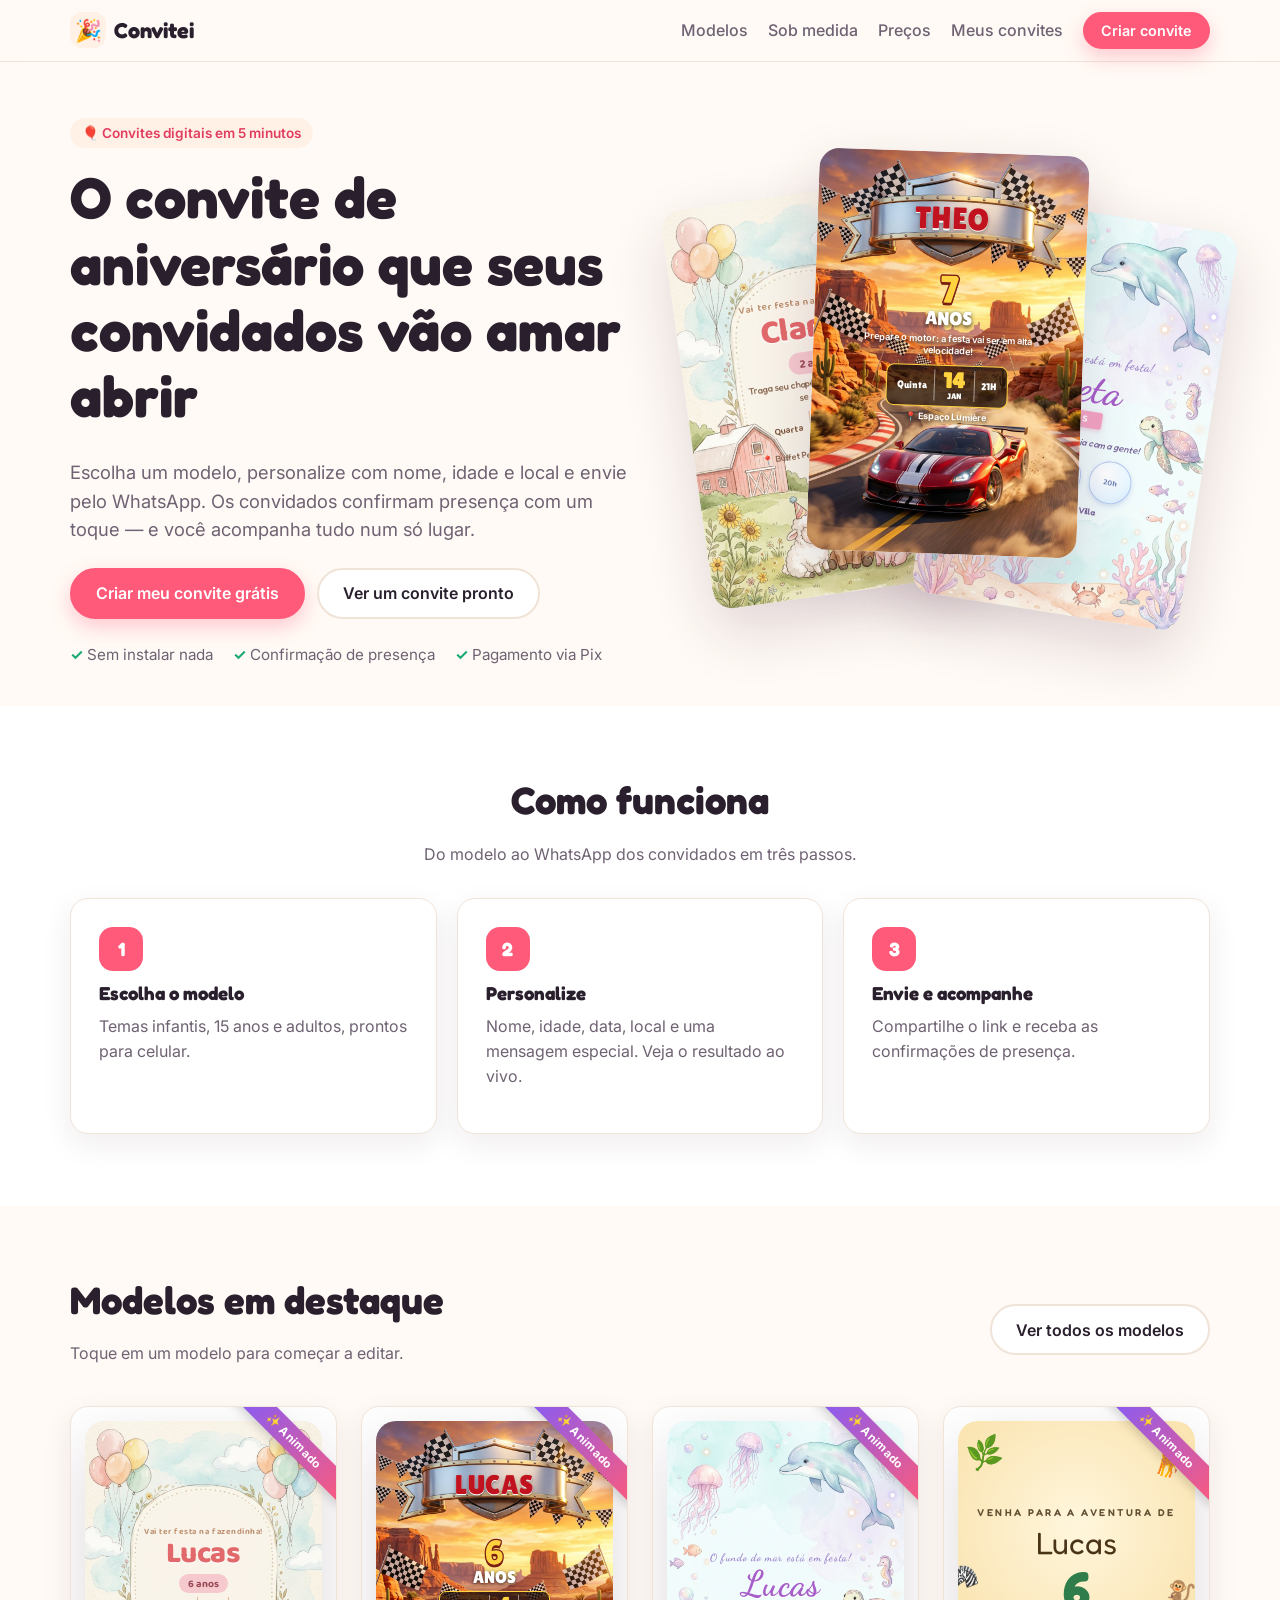
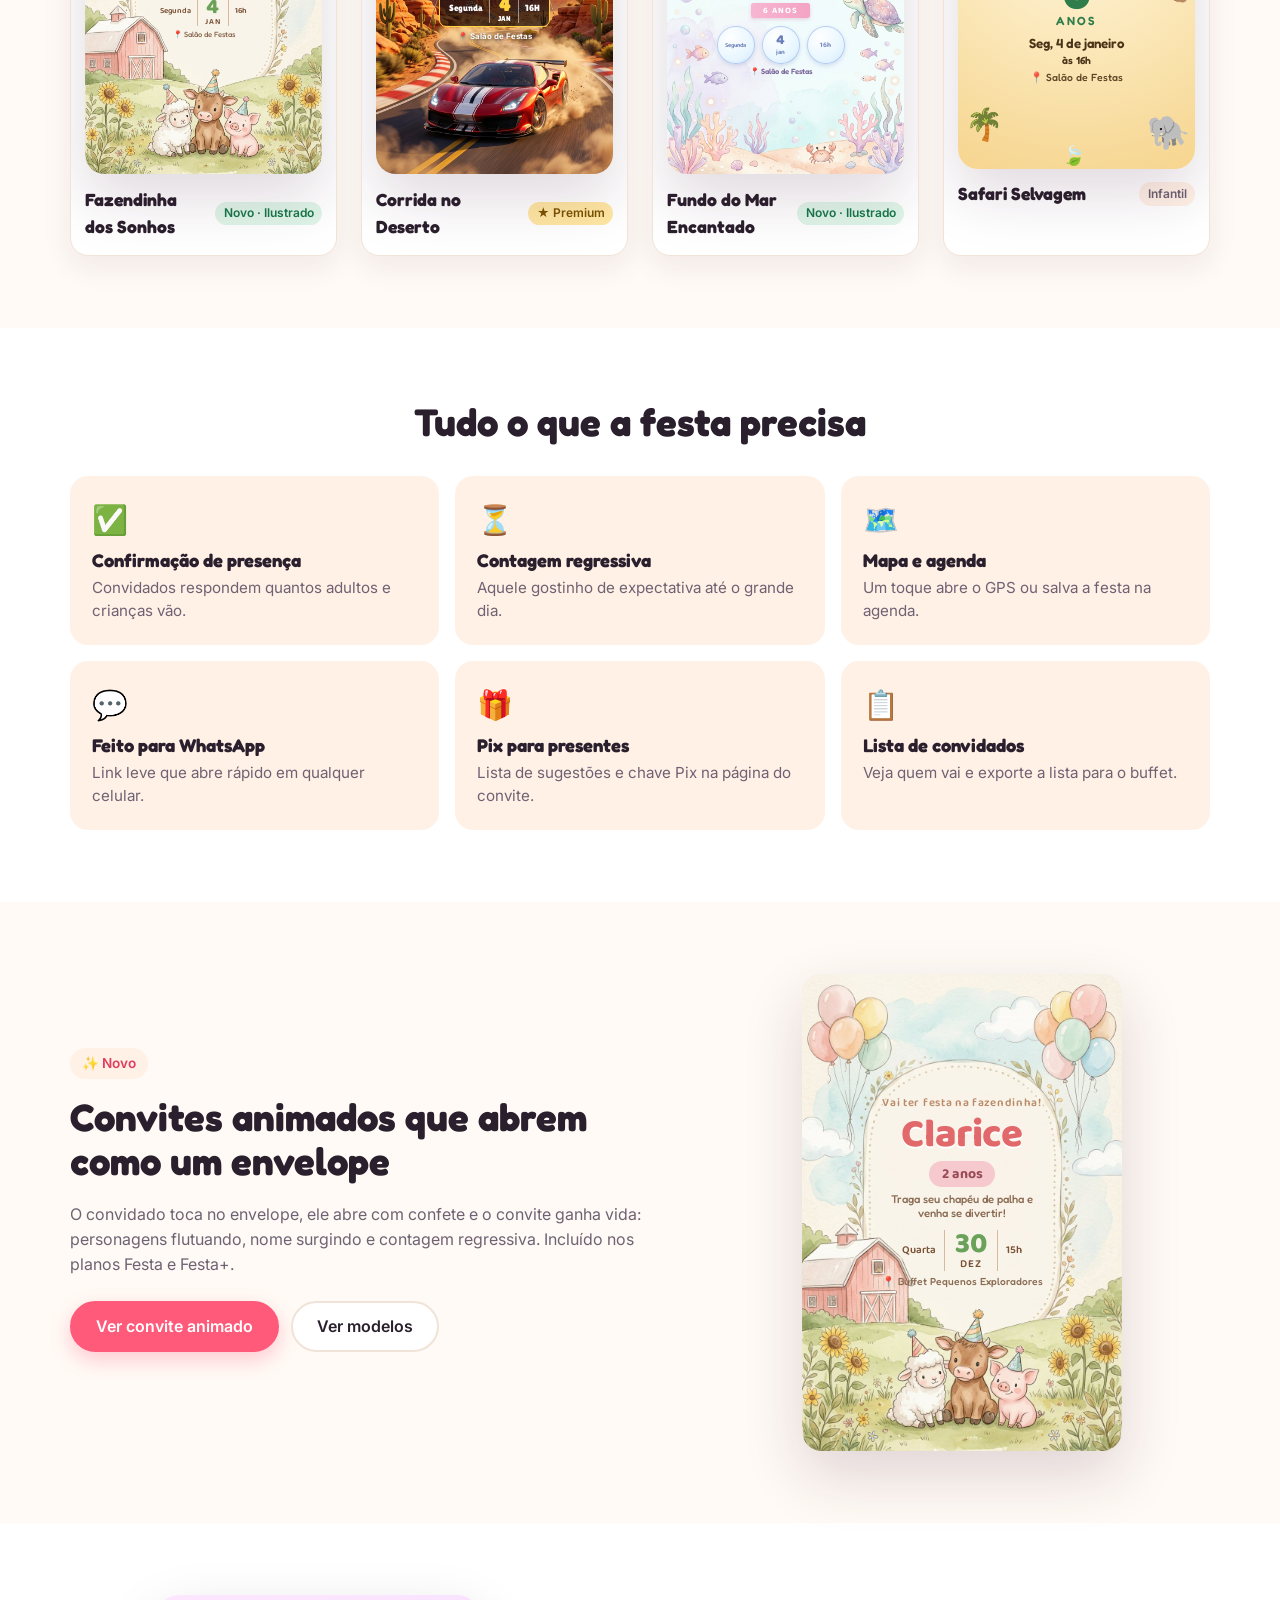
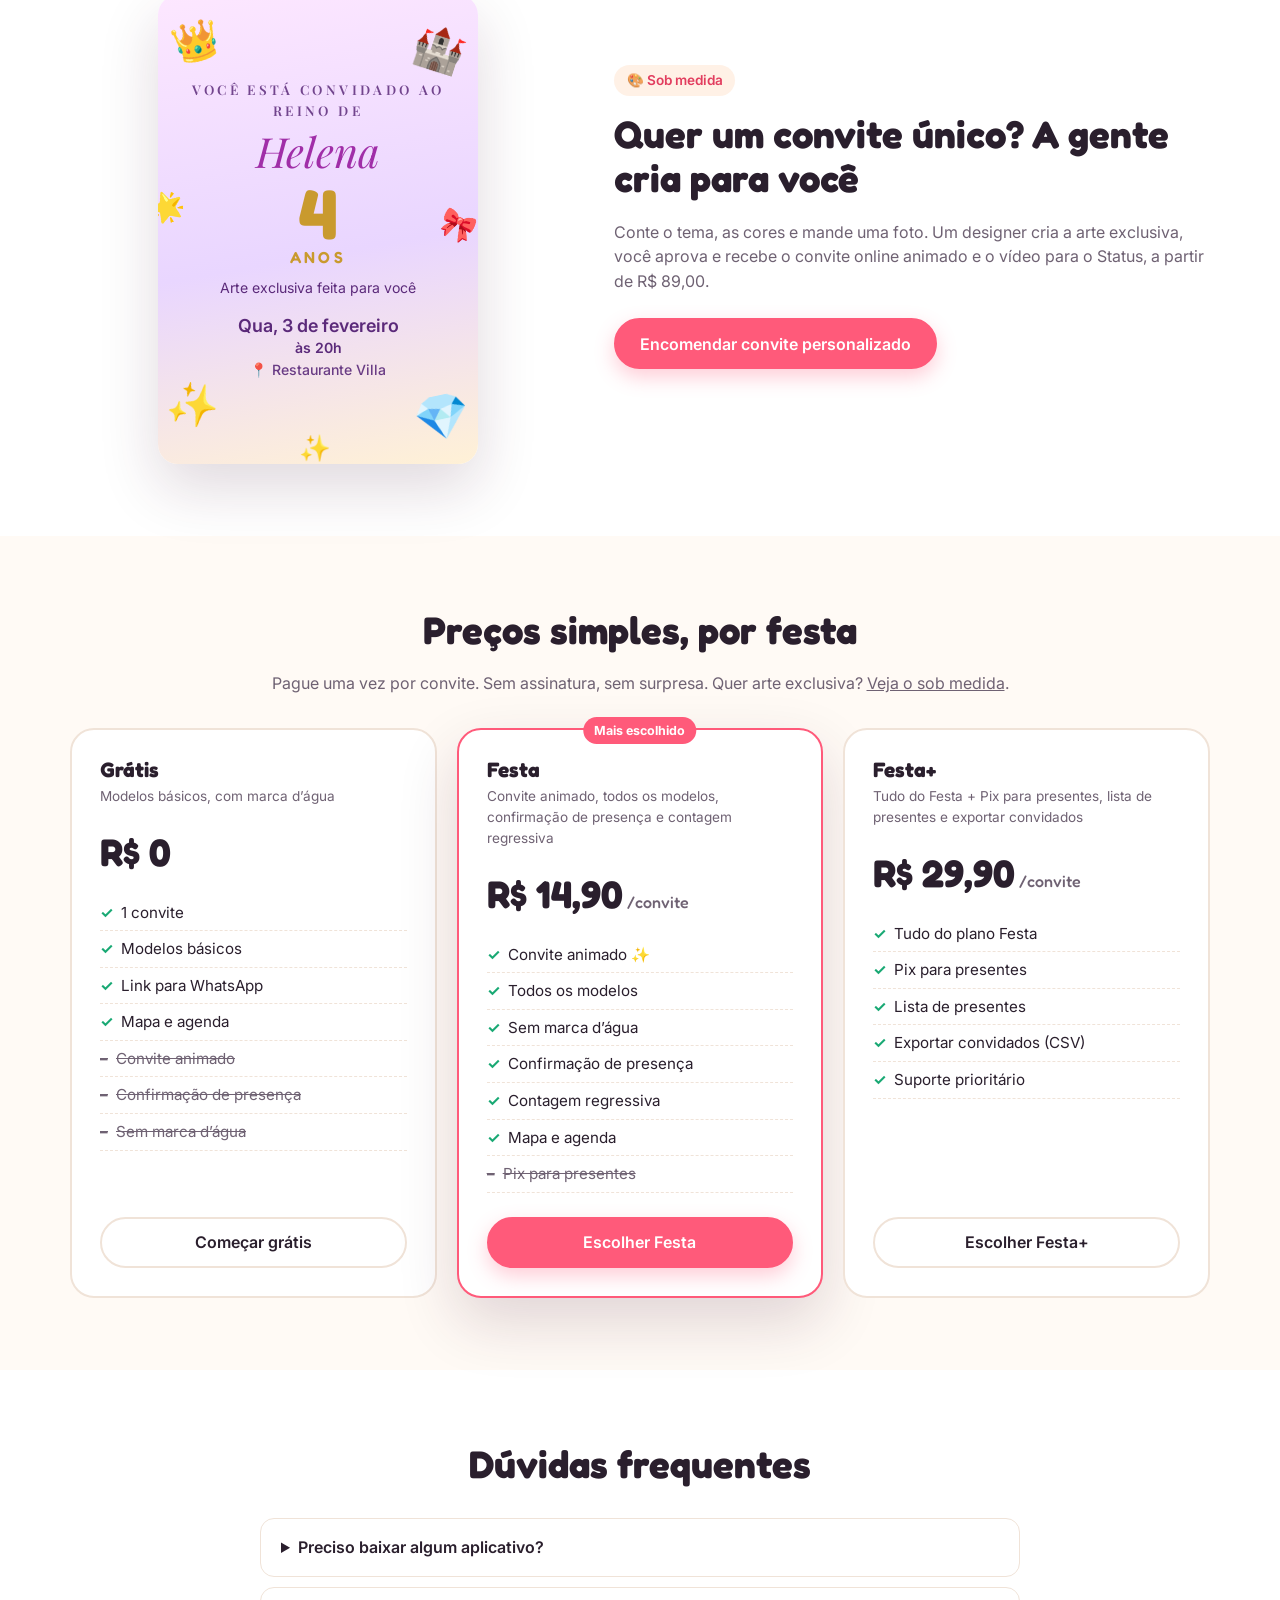
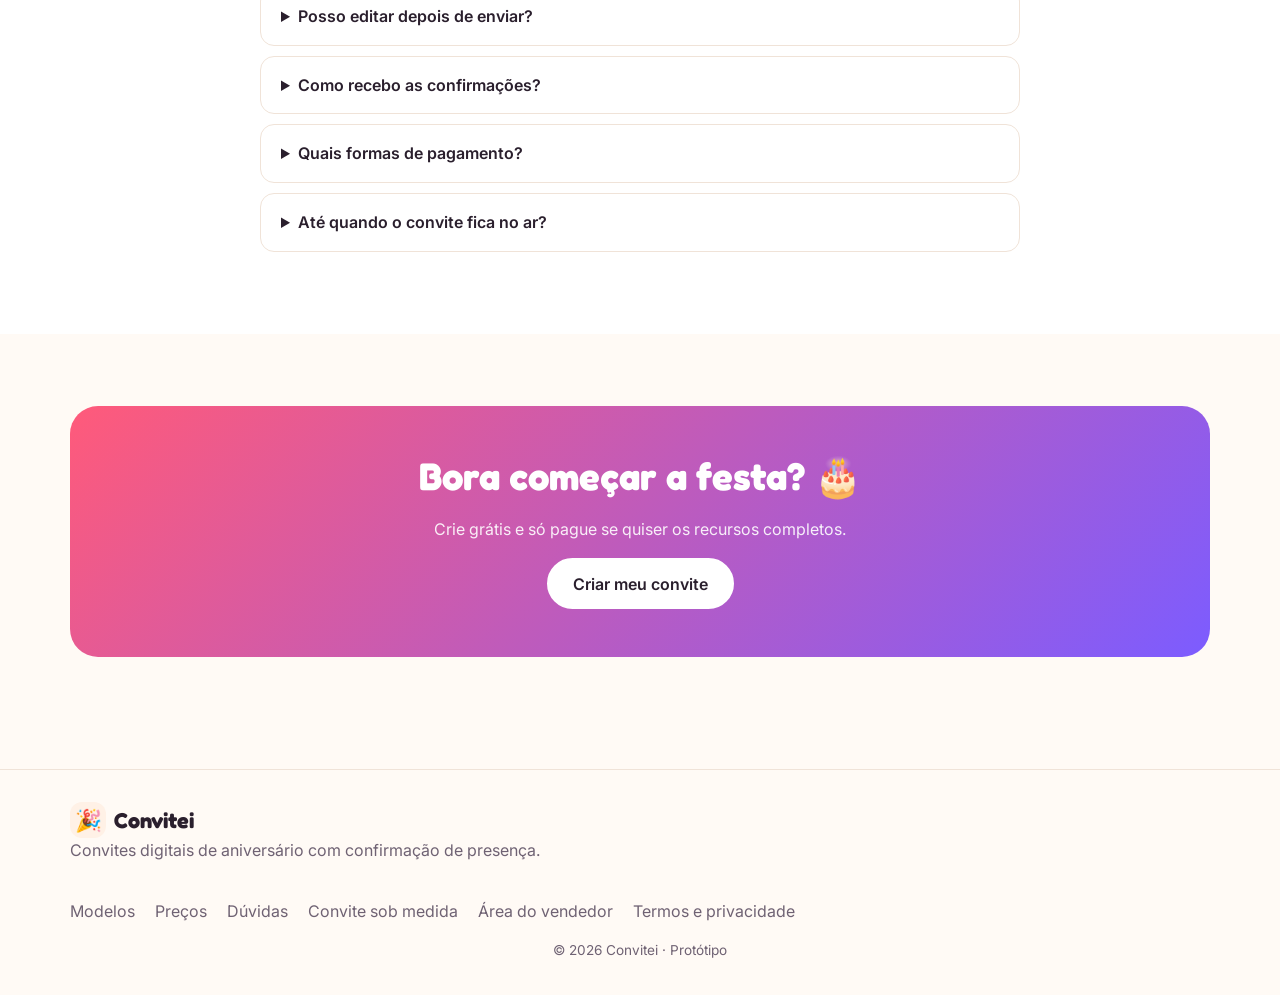
==== commit 80730e03: "Adiciona modelos ilustrados com arte gerada por IA Três modelos com ilustração original de fundo (Fa" ====
--- a/convites-aniversario/index.html
+++ b/convites-aniversario/index.html
@@ -7,7 +7,7 @@
   <meta name="description" content="Crie convites de aniversário digitais lindos em minutos, com confirmação de presença, contagem regressiva e mapa. Envie pelo WhatsApp.">
   <link rel="preconnect" href="https://fonts.googleapis.com">
   <link rel="preconnect" href="https://fonts.gstatic.com" crossorigin>
-  <link href="https://fonts.googleapis.com/css2?family=Fredoka:wght@400;500;600;700&family=Playfair+Display:ital,wght@0,600;1,500&family=Pacifico&family=Inter:wght@400;500;600;700&family=Bungee&display=swap" rel="stylesheet">
+  <link href="https://fonts.googleapis.com/css2?family=Fredoka:wght@400;500;600;700&family=Playfair+Display:ital,wght@0,600;1,500&family=Pacifico&family=Inter:wght@400;500;600;700&family=Bungee&family=Lilita+One&family=Baloo+2:wght@600;800&family=Dancing+Script:wght@600;700&display=swap" rel="stylesheet">
   <link rel="stylesheet" href="styles.css">
   <link rel="icon" href="data:image/svg+xml,<svg xmlns='http://www.w3.org/2000/svg' viewBox='0 0 100 100'><text y='.9em' font-size='90'>🎉</text></svg>">
 </head>
--- a/convites-aniversario/styles.css
+++ b/convites-aniversario/styles.css
@@ -386,3 +386,115 @@
 .order-actions { display: flex; flex-direction: column; gap: 8px; }
 .badge-late { background: #ffd9d9; color: #a11; }
 @media (max-width: 700px) { .order-body { grid-template-columns: 1fr; } }
+
+[hidden] { display: none !important; }
+
+/* Foto do aniversariante */
+.invite .photo { width: 30cqw; aspect-ratio: 1; border-radius: 50%; overflow: hidden; margin: 2.5cqw auto 0; border: 1.4cqw solid #fff; box-shadow: 0 1.5cqw 4cqw rgba(0,0,0,.18); flex-shrink: 0; }
+.invite .photo img { width: 100%; height: 100%; object-fit: cover; display: block; }
+.invite.has-photo { padding-top: 7cqw; padding-bottom: 7cqw; }
+.invite.has-photo .name { font-size: 11cqw; margin-top: 2cqw; }
+.invite.has-photo .age { font-size: 15cqw; }
+.invite.has-photo .msg { margin: 1.5cqw 0; font-size: 4cqw; }
+.t-dourado .photo { border-color: #c99a2e; }
+.t-neon .photo { border-color: #4ff0ff; box-shadow: 0 0 4cqw #4ff0ff; }
+.invite.anim .photo { animation: c-pop .8s .3s backwards; }
+.photo-row { display: flex; gap: 8px; align-items: center; }
+
+/* Use a sua arte */
+.t-arte { padding: 0; background: #f7f3ef; }
+.t-arte .arte-img { width: 100%; height: 100%; object-fit: cover; display: block; }
+.t-arte.anim .arte-img { animation: c-pop .9s .1s backwards; }
+.arte-empty { position: absolute; inset: 4cqw; border: .6cqw dashed #c9bfb6; border-radius: 3cqw; display: flex; flex-direction: column; align-items: center; justify-content: center; gap: 2cqw; color: #8d8178; font-family: Fredoka; }
+.arte-empty b { font-size: 10cqw; line-height: 1.05; font-weight: 500; }
+.arte-empty span { font-size: 4cqw; }
+.arte-empty .plus { font-size: 14cqw; font-weight: 300; line-height: 1; }
+.t-arte .wm { color: #fff; text-shadow: 0 1px 3px rgba(0,0,0,.6); opacity: .85; }
+
+/* Selo animado na galeria */
+.tpl-item { position: relative; overflow: hidden; }
+.ribbon { position: absolute; top: 22px; right: -38px; z-index: 3; transform: rotate(45deg); background: linear-gradient(90deg, var(--accent), var(--primary)); color: #fff; font: 700 .72rem Inter; letter-spacing: .04em; padding: 5px 44px; box-shadow: 0 4px 10px rgba(0,0,0,.15); }
+
+/* Temas em alta (sem personagens licenciados) */
+.t-fazendinha { background: linear-gradient(180deg, #cfe9ff 0 45%, #bfe39a 45% 100%); color: #6b3b1f; font-family: Fredoka; }
+.t-fazendinha .name { color: #d64545; }
+.t-fazendinha .age { color: #e88a1a; }
+.t-pijama { background: repeating-linear-gradient(90deg, #ffe6f0 0 8cqw, #fff4f8 8cqw 16cqw); color: #8a4a6b; font-family: Fredoka; }
+.t-pijama .name { font-family: Pacifico; font-weight: 400; color: #e0679a; }
+.t-pijama .age { color: #9a7bff; }
+.t-bruxinha { background: radial-gradient(circle at 50% 30%, #ffb466, #ff7a1a 55%, #5a2a6e); color: #2b1035; font-family: Fredoka; }
+.t-bruxinha .name { color: #fff; text-shadow: 0 .8cqw 0 #5a2a6e; }
+.t-bruxinha .age { color: #5a2a6e; }
+.t-bruxinha .info, .t-bruxinha .msg { color: #fff; }
+.t-boiadeira { background: linear-gradient(170deg, #ffe3ea, #f7c6d2 60%, #f3b3c4); color: #7a2e45; font-family: "Playfair Display", serif; }
+.t-boiadeira .name { font-style: italic; color: #c2185b; }
+.t-boiadeira .age { color: #a0522d; font-family: Fredoka; }
+.t-boiadeira .msg, .t-boiadeira .info { font-family: Inter; }
+
+/* ===== Modelos ilustrados (arte de fundo + texto posicionado) ===== */
+.invite.ilu { padding: 0; aspect-ratio: 848 / 1264; background: #eee; display: block; }
+.ilu-bg { position: absolute; inset: 0; width: 100%; height: 100%; object-fit: cover; z-index: -1; user-select: none; }
+.ilu-zone { position: absolute; display: flex; flex-direction: column; align-items: center; justify-content: center; text-align: center; }
+.ilu-head, .ilu-body { display: flex; flex-direction: column; align-items: center; width: 100%; }
+.ilu .pre { letter-spacing: .06em; text-transform: none; }
+.ilu .name { margin: 0; }
+.ilu .age { font-weight: 400; margin: 0; }
+.ilu .age b { font-weight: inherit; }
+.ilu .msg { margin: 1.5cqw 0; }
+.ilu .when { display: flex; align-items: center; justify-content: center; gap: 2.5cqw; margin-top: 1.5cqw; }
+.ilu .when > span { display: flex; flex-direction: column; align-items: center; line-height: 1.05; }
+.ilu .w-wd { text-transform: capitalize; }
+.ilu .where { margin-top: 1.5cqw; }
+.ilu .photo { margin: 1cqw auto 1.5cqw; }
+.invite.ilu.anim .ilu-bg { animation: ilu-zoom 14s ease-in-out infinite alternate; transform-origin: 50% 60%; }
+@keyframes ilu-zoom { from { transform: scale(1); } to { transform: scale(1.07); } }
+.invite.ilu.anim .when, .invite.ilu.anim .where { animation: c-fade-up .7s 1.7s backwards; }
+
+/* Fazendinha dos Sonhos — texto dentro da moldura creme */
+.ilu-fazenda-sonhos .ilu-zone { top: 21%; bottom: 30%; left: 22%; right: 22%; color: #7a5236; font-family: Fredoka; }
+.ilu-fazenda-sonhos .pre { font: 600 3.6cqw "Baloo 2", Fredoka; color: #b07a54; }
+.ilu-fazenda-sonhos .name { font: 800 12.5cqw/1 "Baloo 2", Fredoka; color: #e2696b; letter-spacing: -.01em; margin-top: 1cqw; text-shadow: 0 .5cqw 0 #fff; }
+.ilu-fazenda-sonhos .age { margin-top: 2cqw; background: #f6c9cf; color: #9a4a55; font: 700 4.4cqw "Baloo 2"; padding: .6cqw 4cqw; border-radius: 99px; }
+.ilu-fazenda-sonhos .msg { font: 500 3.5cqw/1.3 Fredoka; color: #8a6a52; max-width: 95%; }
+.ilu-fazenda-sonhos .when { font: 600 3.4cqw "Baloo 2"; color: #7a5236; }
+.ilu-fazenda-sonhos .w-day { border-left: .4cqw solid #d9b99c; border-right: .4cqw solid #d9b99c; padding: 0 3cqw; }
+.ilu-fazenda-sonhos .w-day b { font: 800 9cqw/1 "Baloo 2"; color: #6aa25a; }
+.ilu-fazenda-sonhos .w-day small { font-size: 3.4cqw; text-transform: uppercase; letter-spacing: .1em; }
+.ilu-fazenda-sonhos .where { font: 500 3.2cqw Fredoka; color: #8a6a52; }
+
+/* Corrida no Deserto — nome na faixa metálica */
+.ilu-corrida-deserto .ilu-zone { top: 11.6%; bottom: 33%; left: 8%; right: 8%; justify-content: flex-start; }
+.ilu-corrida-deserto .ilu-head { height: 23%; justify-content: center; padding: 0 12%; }
+.ilu-corrida-deserto .name { font: 400 11.5cqw/1 "Lilita One", Fredoka; color: #c1121f; text-transform: uppercase; letter-spacing: .02em; text-shadow: 0 .5cqw 0 #fff, 0 .9cqw 1.4cqw rgba(0,0,0,.35); }
+.ilu-corrida-deserto .ilu-body { margin-top: 14%; color: #fff; text-shadow: 0 .5cqw 1.6cqw rgba(0,0,0,.75); }
+.ilu-corrida-deserto .age { font: 400 7cqw/1 "Lilita One"; text-transform: uppercase; color: #fff; }
+.ilu-corrida-deserto .age b { font-size: 15cqw; color: #ffd23f; display: block; -webkit-text-stroke: .5cqw #7a1d12; text-shadow: 0 1cqw 0 #7a1d12; }
+.ilu-corrida-deserto .msg { font: 600 3.4cqw/1.3 Inter; max-width: 80%; }
+.ilu-corrida-deserto .when { background: rgba(25, 12, 8, .72); border: .4cqw solid #ffd23f; border-radius: 3cqw; padding: 1.6cqw 4cqw; font: 400 3.6cqw "Lilita One"; text-transform: uppercase; text-shadow: none; }
+.ilu-corrida-deserto .w-day b { font-size: 8cqw; color: #ffd23f; }
+.ilu-corrida-deserto .w-day small { font-size: 3cqw; }
+.ilu-corrida-deserto .w-day { border-left: .4cqw solid rgba(255,255,255,.5); border-right: .4cqw solid rgba(255,255,255,.5); padding: 0 3cqw; }
+.ilu-corrida-deserto .where { font: 700 3.3cqw Inter; }
+.ilu-corrida-deserto .photo { width: 22cqw; border-color: #ffd23f; }
+
+/* Fundo do Mar Encantado — letra cursiva e datas em bolhas */
+.ilu-mar-encantado .ilu-zone { top: 29%; bottom: 20%; left: 14%; right: 18%; color: #6a4f9a; }
+.ilu-mar-encantado .pre { font: 600 3.4cqw "Dancing Script"; color: #8a6bbf; font-size: 4.6cqw; }
+.ilu-mar-encantado .age { order: -1; background: linear-gradient(90deg, #f7b6d2, #f4a3c4); color: #fff; font: 700 3.6cqw "Baloo 2"; text-transform: uppercase; letter-spacing: .12em; padding: .4cqw 5cqw; border-radius: 1cqw; margin-bottom: 2cqw; box-shadow: 0 .6cqw 1.6cqw rgba(200, 90, 140, .25); }
+.ilu-mar-encantado .ilu-head { order: 0; }
+.ilu-mar-encantado .name { font: 700 15cqw/1.1 "Dancing Script", cursive; color: #a65fc9; text-shadow: 0 .4cqw 0 #fff; }
+.ilu-mar-encantado .msg { font: 500 3.4cqw/1.3 Fredoka; color: #7d6a9e; font-style: italic; }
+.ilu-mar-encantado .when { gap: 3cqw; }
+.ilu-mar-encantado .when > span { width: 16cqw; height: 16cqw; border-radius: 50%; justify-content: center; background: radial-gradient(circle at 35% 30%, #fff, #e8f6ff 60%, #cfe6ff); box-shadow: inset 0 0 0 .4cqw rgba(140, 170, 230, .55), 0 .8cqw 2cqw rgba(110, 140, 200, .25); font: 600 3cqw "Baloo 2"; color: #6a7fb8; }
+.ilu-mar-encantado .w-wd { font-size: 2.6cqw !important; }
+.ilu-mar-encantado .w-day b { font: 800 6cqw/1 "Baloo 2"; color: #6a7fb8; }
+.ilu-mar-encantado .w-day small { font-size: 2.8cqw; }
+.ilu-mar-encantado .where { font: 600 3.2cqw Fredoka; color: #7d6a9e; }
+.ilu-mar-encantado .photo { border-color: #d9c8f5; }
+.invite.ilu-mar-encantado.anim .when > span { animation: c-pop .7s backwards, bubble 3.5s ease-in-out 2.4s infinite; }
+.invite.ilu-mar-encantado.anim .when > span:nth-child(2) { animation-delay: 1.9s, 2.9s; }
+.invite.ilu-mar-encantado.anim .when > span:nth-child(3) { animation-delay: 2.1s, 3.3s; }
+@keyframes bubble { 0%, 100% { transform: translateY(0); } 50% { transform: translateY(-1.2cqw); } }
+
+.badge-new { background: #dff5e8; color: #17784a; }
+.tpl-swatch[style*="url("] { font-size: 0; }
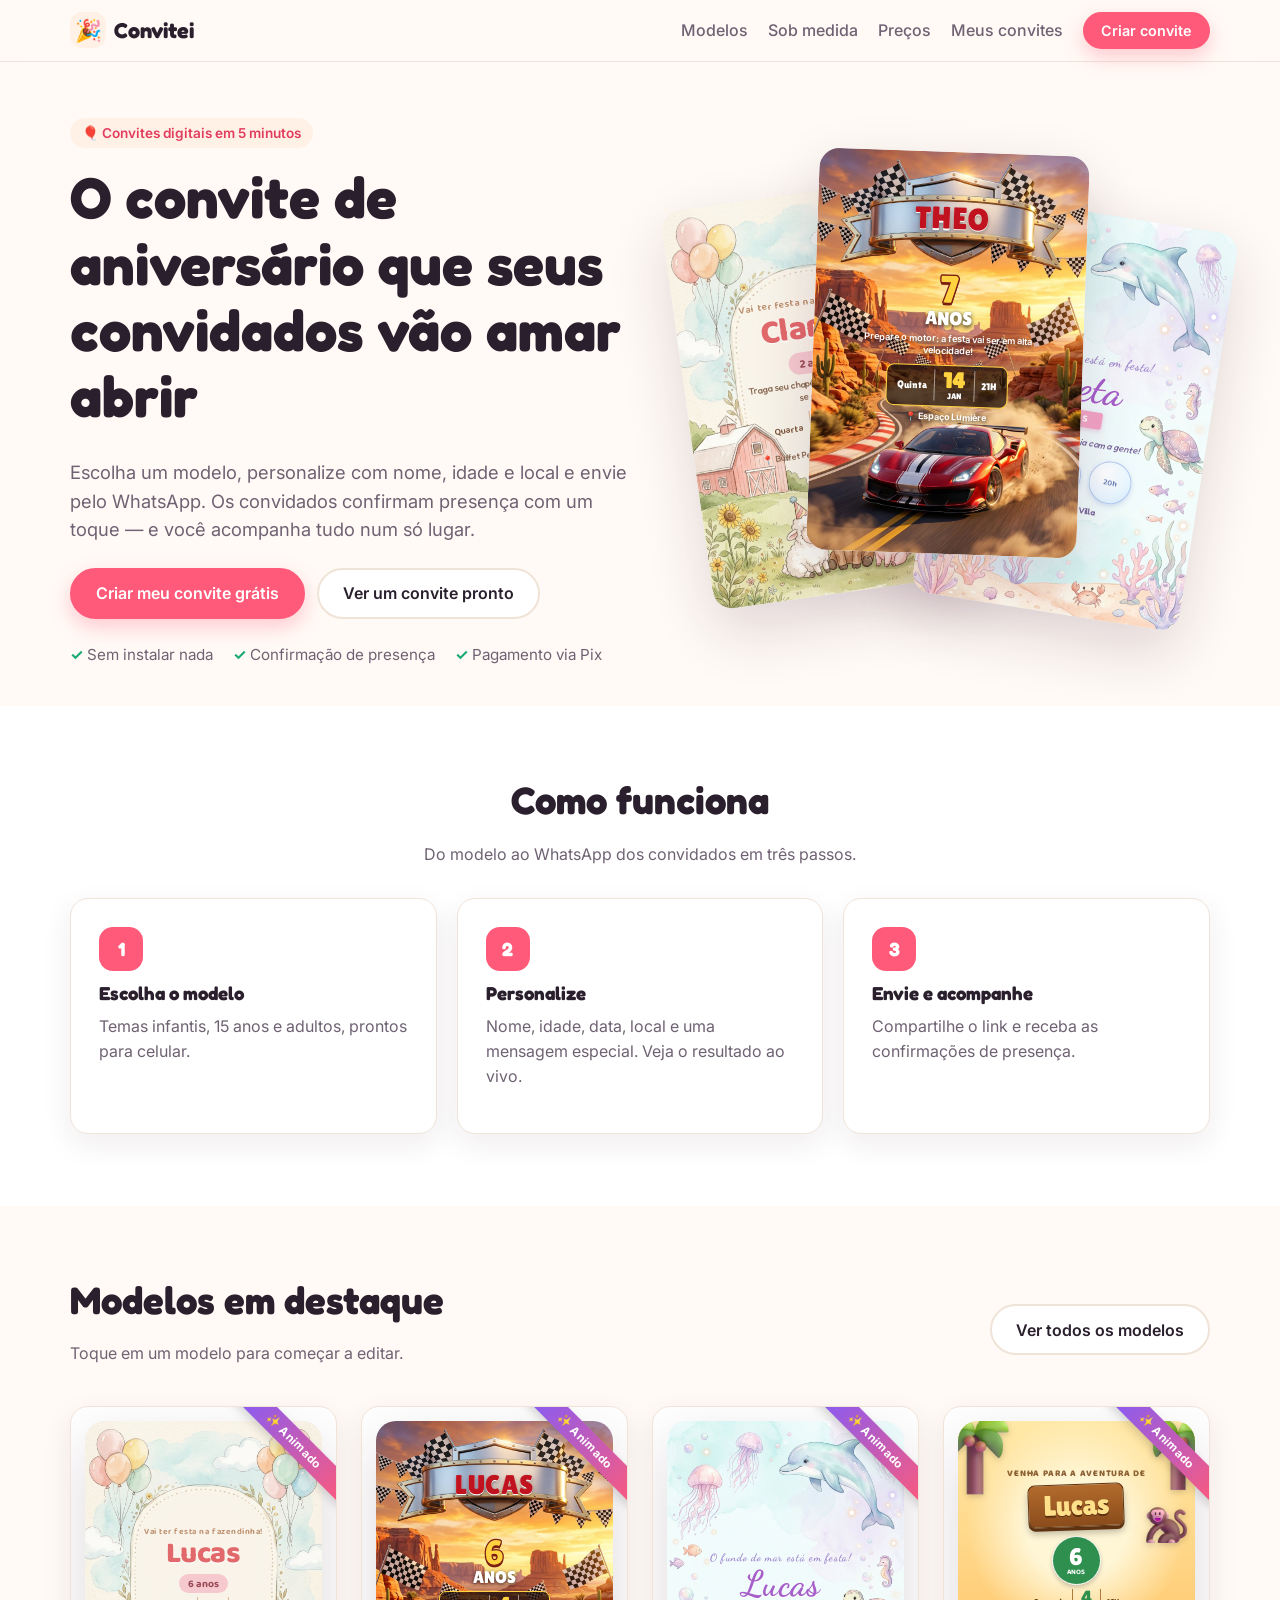
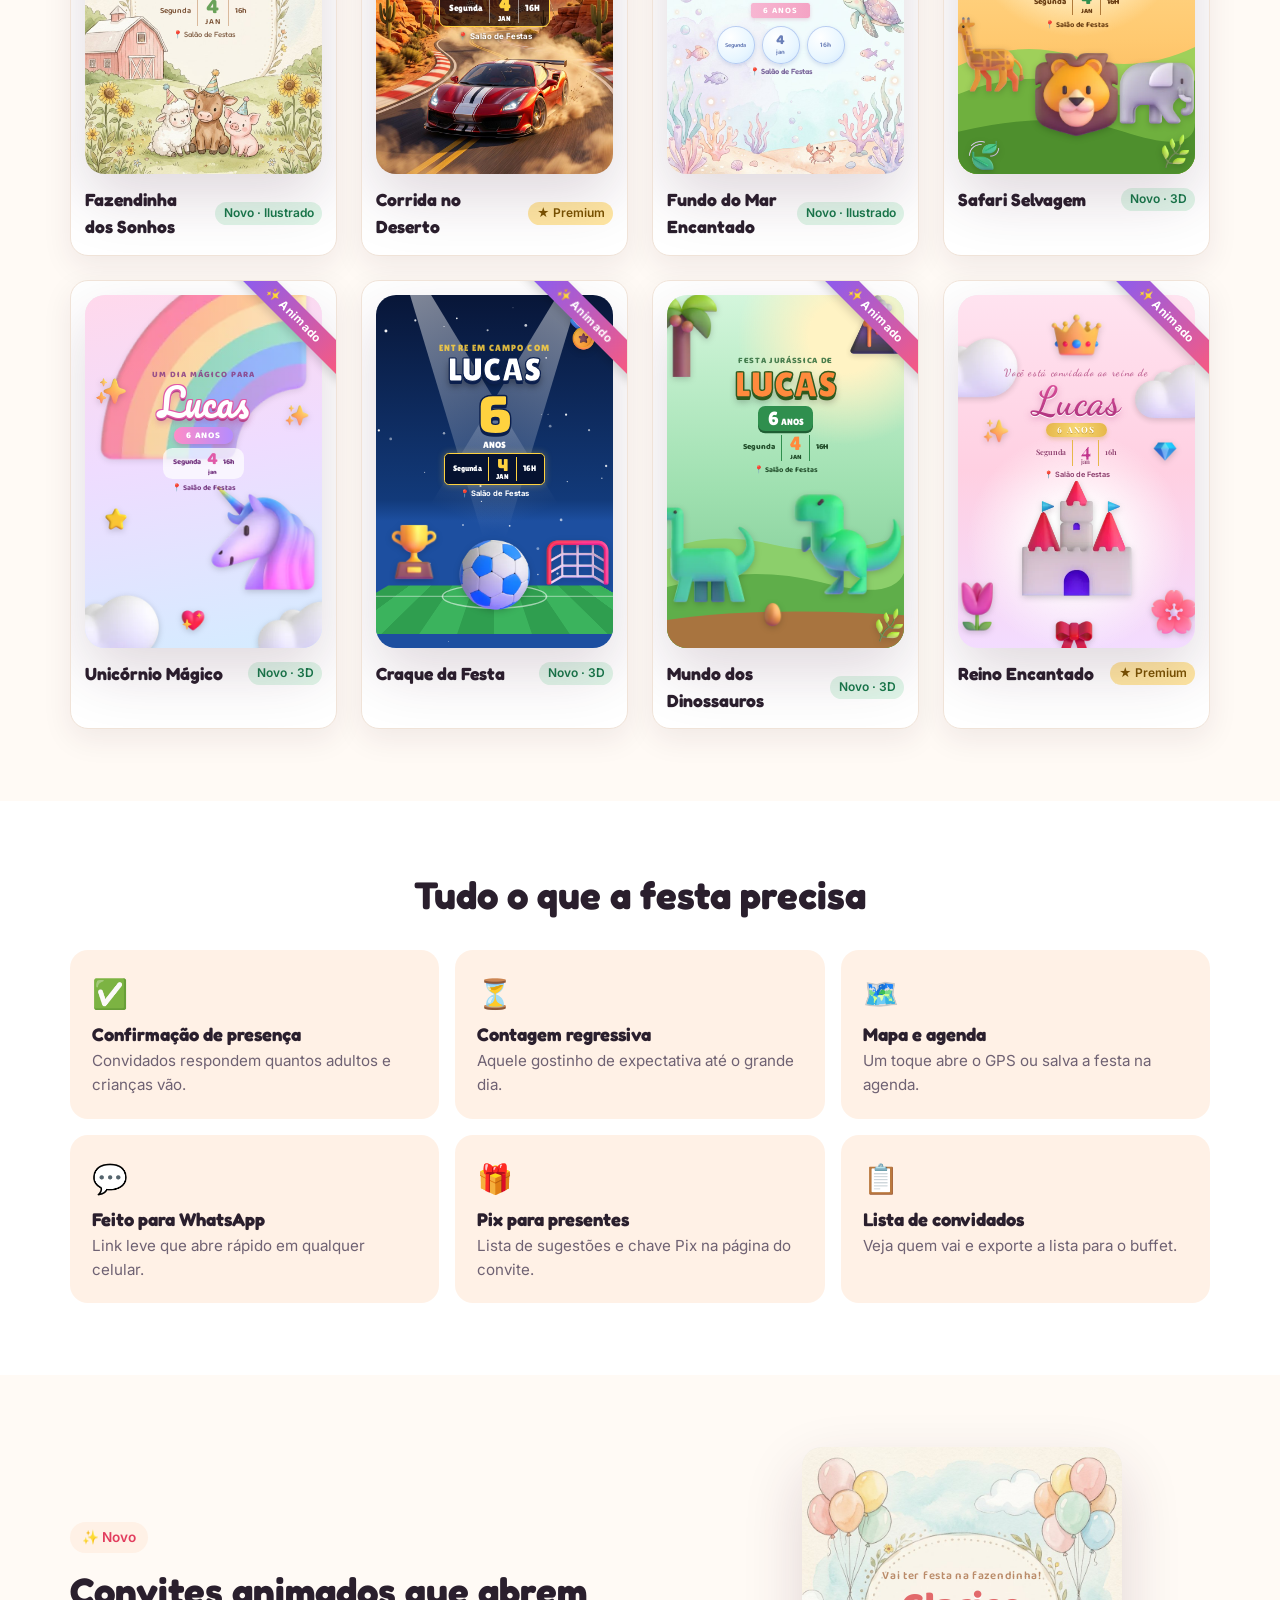
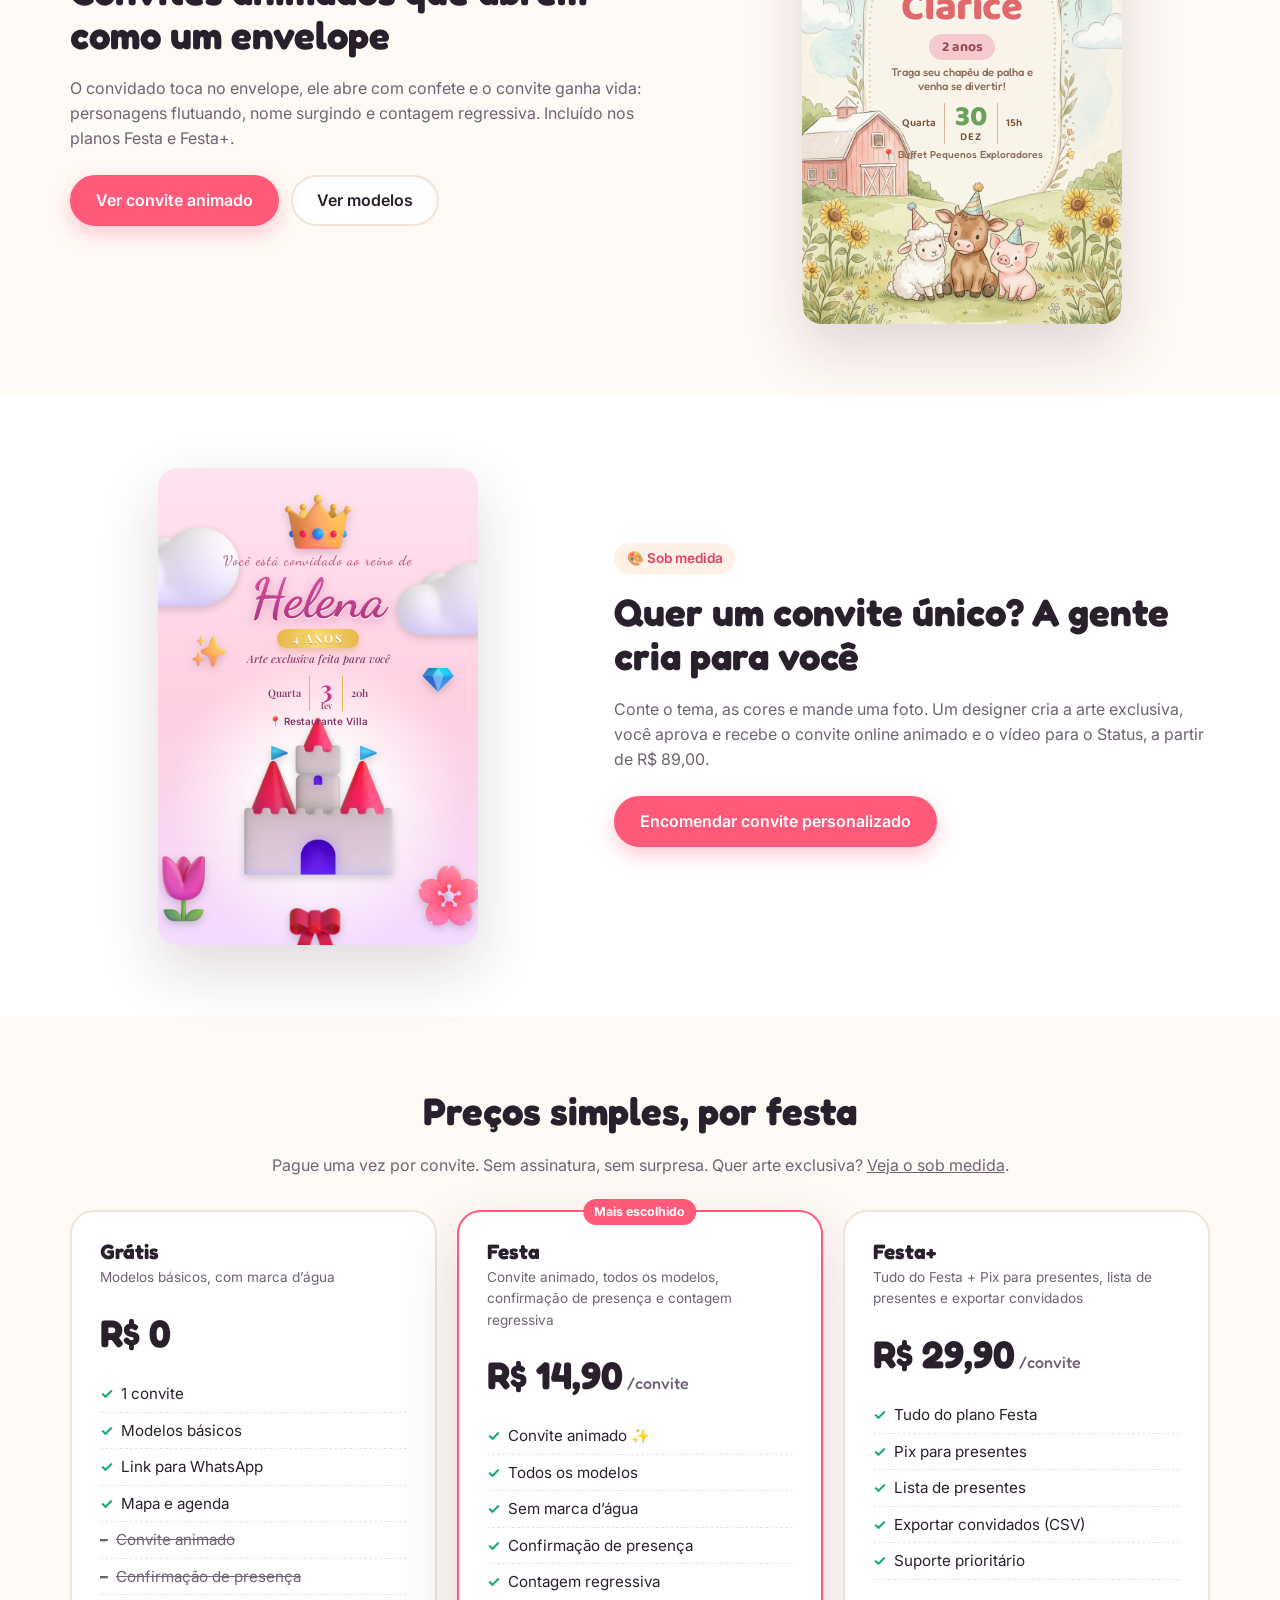
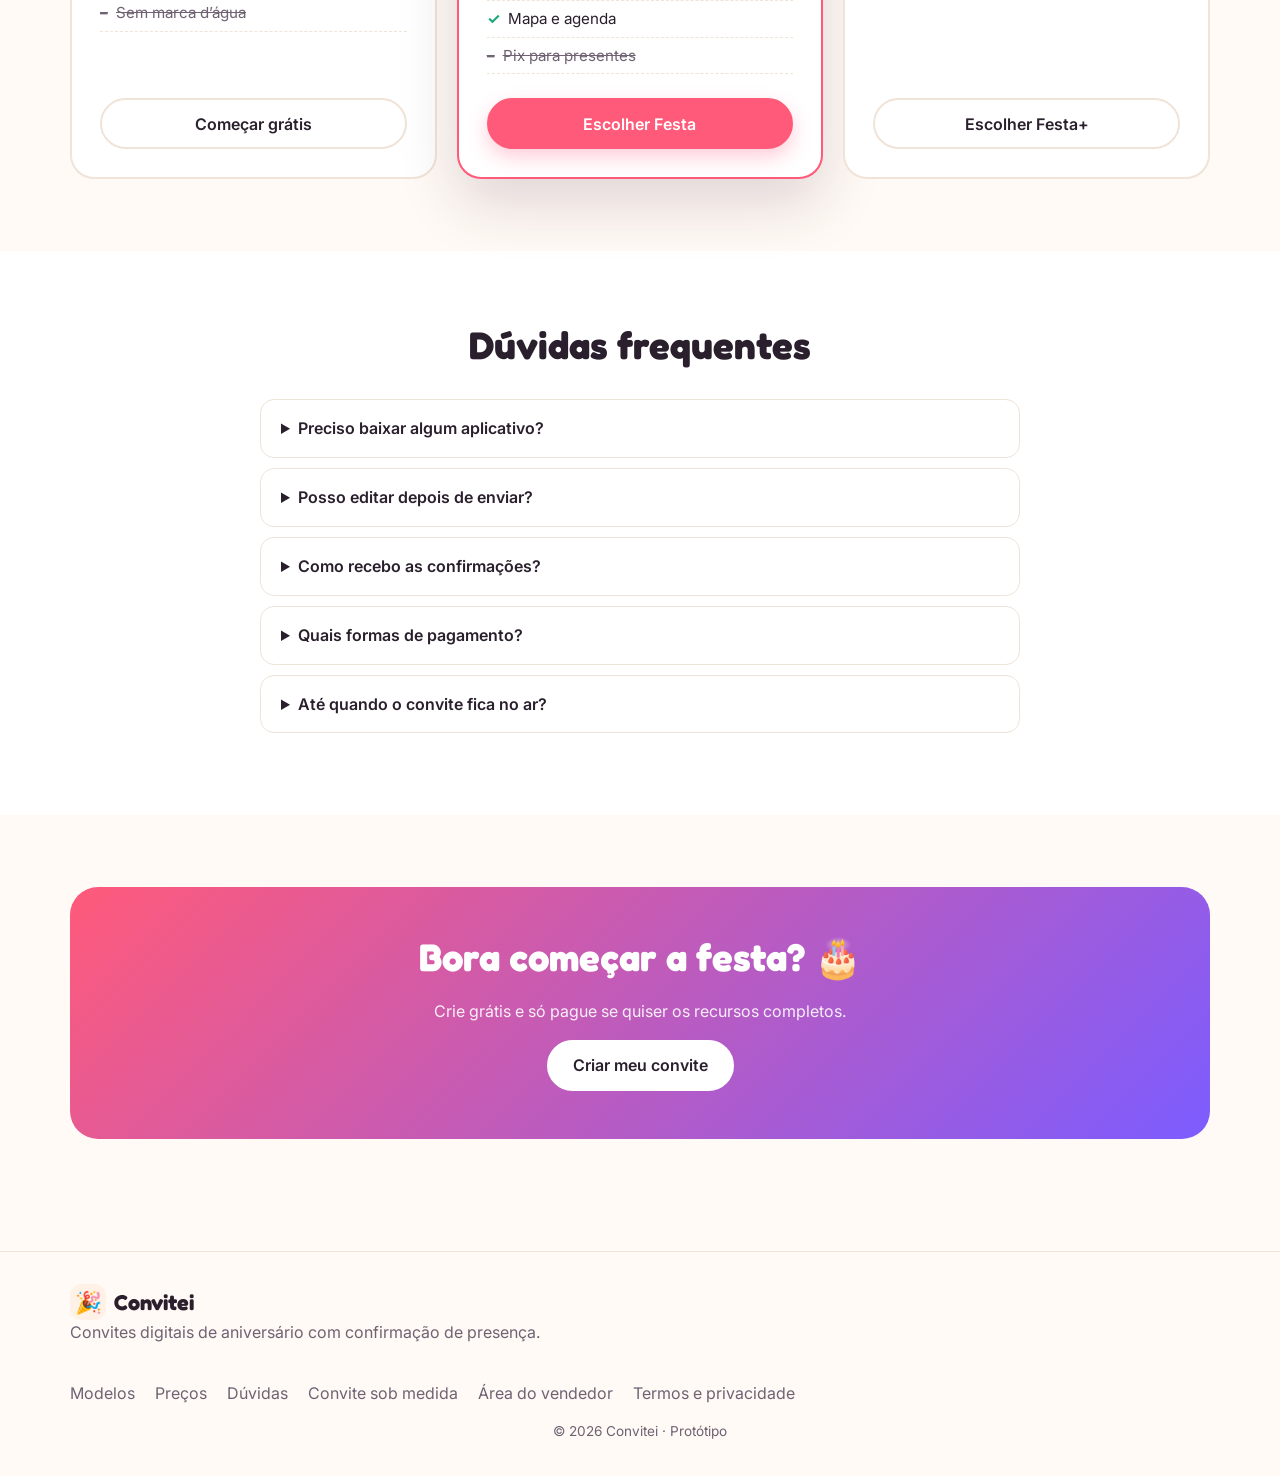
==== commit dd5a9cae: "Refaz os modelos como cenas 3D animadas Dez modelos novos (Safari, Unicórnio, Futebol, Dinossauros, " ====
--- a/convites-aniversario/index.html
+++ b/convites-aniversario/index.html
@@ -7,7 +7,7 @@
   <meta name="description" content="Crie convites de aniversário digitais lindos em minutos, com confirmação de presença, contagem regressiva e mapa. Envie pelo WhatsApp.">
   <link rel="preconnect" href="https://fonts.googleapis.com">
   <link rel="preconnect" href="https://fonts.gstatic.com" crossorigin>
-  <link href="https://fonts.googleapis.com/css2?family=Fredoka:wght@400;500;600;700&family=Playfair+Display:ital,wght@0,600;1,500&family=Pacifico&family=Inter:wght@400;500;600;700&family=Bungee&family=Lilita+One&family=Baloo+2:wght@600;800&family=Dancing+Script:wght@600;700&display=swap" rel="stylesheet">
+  <link href="https://fonts.googleapis.com/css2?family=Fredoka:wght@400;500;600;700&family=Playfair+Display:ital,wght@0,600;1,500&family=Pacifico&family=Inter:wght@400;500;600;700&family=Bungee&family=Lilita+One&family=Baloo+2:wght@600;800&family=Dancing+Script:wght@600;700&family=Bangers&family=Rye&display=swap" rel="stylesheet">
   <link rel="stylesheet" href="styles.css">
   <link rel="icon" href="data:image/svg+xml,<svg xmlns='http://www.w3.org/2000/svg' viewBox='0 0 100 100'><text y='.9em' font-size='90'>🎉</text></svg>">
 </head>
@@ -53,6 +53,7 @@
 
   <div class="toast" id="toast" role="status" aria-live="polite"></div>
 
+  <script src="cenas.js"></script>
   <script src="app.js"></script>
 </body>
 </html>
--- a/convites-aniversario/styles.css
+++ b/convites-aniversario/styles.css
@@ -498,3 +498,162 @@
 
 .badge-new { background: #dff5e8; color: #17784a; }
 .tpl-swatch[style*="url("] { font-size: 0; }
+
+/* ===================== Cenas 3D ===================== */
+.invite.ilu .scene { position: absolute; inset: 0; z-index: -1; overflow: hidden; }
+.scene .bg, .scene .bg-svg { position: absolute; inset: 0; width: 100%; height: 100%; }
+.scene .c3d { position: absolute; height: auto; transform: rotate(var(--r)) scaleX(var(--sx)); filter: drop-shadow(0 1.2cqw 1.4cqw rgba(0,0,0,.18)); user-select: none; }
+.scene .rays { background: repeating-conic-gradient(from 0deg at 50% 38%, #ffd23f 0 9deg, #ffb703 9deg 18deg); }
+.scene .halftone { background-image: radial-gradient(rgba(214, 40, 40, .22) 22%, transparent 24%); background-size: 3.2cqw 3.2cqw; mask-image: linear-gradient(transparent 20%, #000 90%); -webkit-mask-image: linear-gradient(transparent 20%, #000 90%); }
+.scene .field { position: absolute; left: -30%; right: -30%; bottom: 0; height: 40%; background: repeating-linear-gradient(90deg, #2f9e4f 0 10%, #3bb35d 10% 20%); transform: perspective(60cqw) rotateX(52deg); transform-origin: bottom; }
+.scene .beam { position: absolute; top: -10%; width: 40%; height: 95%; background: linear-gradient(rgba(255,255,255,.55), rgba(255,255,255,0) 85%); clip-path: polygon(45% 0, 55% 0, 100% 100%, 0 100%); }
+.scene .beam-l { left: -8%; transform: rotate(-24deg); transform-origin: top; }
+.scene .beam-r { right: -8%; transform: rotate(24deg); transform-origin: top; }
+.scene .spot { position: absolute; top: -5%; width: 46%; height: 110%; clip-path: polygon(46% 0, 54% 0, 100% 100%, 0 100%); mix-blend-mode: screen; opacity: .55; transform-origin: top; }
+.scene .spot-1 { left: -10%; background: linear-gradient(#ff4fd8, transparent 80%); transform: rotate(-22deg); }
+.scene .spot-2 { left: 27%; background: linear-gradient(#4ff0ff, transparent 80%); }
+.scene .spot-3 { right: -10%; background: linear-gradient(#ffd23f, transparent 80%); transform: rotate(22deg); }
+.scene .hang { position: absolute; left: 50%; top: 0; width: .4cqw; height: 4%; background: #bbb; }
+
+/* Animações dos personagens (só nos convites animados) */
+@keyframes p3-in { from { opacity: 0; transform: translateY(8cqw) rotate(var(--r)) scaleX(var(--sx)) scale(.6); } }
+@keyframes p3-float { 0%, 100% { transform: translateY(0) rotate(var(--r)) scaleX(var(--sx)); } 50% { transform: translateY(-2cqw) rotate(calc(var(--r) + 3deg)) scaleX(var(--sx)); } }
+@keyframes p3-bounce { 0%, 100% { transform: translateY(0) rotate(var(--r)) scaleX(var(--sx)); } 40% { transform: translateY(-4.5cqw) rotate(var(--r)) scaleX(var(--sx)); } 55% { transform: translateY(0) rotate(var(--r)) scaleX(var(--sx)) scaleY(.92); } }
+@keyframes p3-sway { 0%, 100% { transform: rotate(calc(var(--r) - 4deg)) scaleX(var(--sx)); } 50% { transform: rotate(calc(var(--r) + 4deg)) scaleX(var(--sx)); } }
+@keyframes p3-swing { 0%, 100% { transform: rotate(calc(var(--r) - 10deg)) scaleX(var(--sx)); } 50% { transform: rotate(calc(var(--r) + 10deg)) scaleX(var(--sx)); } }
+@keyframes p3-spin { to { transform: rotate(calc(var(--r) + 360deg)) scaleX(var(--sx)); } }
+@keyframes p3-twinkle { 0%, 100% { opacity: 1; transform: scale(1) rotate(var(--r)); } 50% { opacity: .35; transform: scale(.7) rotate(calc(var(--r) + 25deg)); } }
+@keyframes p3-pulse { 0%, 100% { transform: scale(1) rotate(var(--r)) scaleX(var(--sx)); } 50% { transform: scale(1.05) rotate(var(--r)) scaleX(var(--sx)); } }
+@keyframes p3-drift { 0%, 100% { transform: translateX(0) scaleX(var(--sx)); } 50% { transform: translateX(3cqw) scaleX(var(--sx)); } }
+@keyframes p3-fly { 0%, 100% { transform: translate(0, 0) rotate(var(--r)) scaleX(var(--sx)); } 50% { transform: translate(1.5cqw, -3cqw) rotate(calc(var(--r) - 4deg)) scaleX(var(--sx)); } }
+@keyframes p3-stomp { 0%, 100% { transform: translateY(0) rotate(var(--r)) scaleX(var(--sx)); } 10% { transform: translateY(-1.5cqw) rotate(calc(var(--r) - 3deg)) scaleX(var(--sx)); } 20% { transform: translateY(0) rotate(var(--r)) scaleX(var(--sx)); } }
+@keyframes p3-wobble { 0%, 100% { transform: rotate(var(--r)); } 25% { transform: rotate(calc(var(--r) - 12deg)); } 75% { transform: rotate(calc(var(--r) + 12deg)); } }
+@keyframes p3-flash { 0%, 100% { opacity: 1; } 45% { opacity: 1; } 50% { opacity: .2; } 55% { opacity: 1; } }
+@keyframes p3-pop { 0%, 100% { transform: scale(1) rotate(var(--r)); } 50% { transform: scale(1.12) rotate(calc(var(--r) + 6deg)); } }
+@keyframes tw { 0%, 100% { opacity: 1; } 50% { opacity: .55; } }
+.invite.anim .scene .c3d { animation-name: p3-in, var(--loop); animation-duration: .7s, var(--dur, 3.4s); animation-timing-function: cubic-bezier(.2, 1.3, .4, 1), ease-in-out; animation-iteration-count: 1, infinite; animation-fill-mode: backwards, none; }
+.scene .a-float { --loop: p3-float; } .scene .a-bounce { --loop: p3-bounce; --dur: 1.8s; } .scene .a-sway { --loop: p3-sway; --dur: 4s; }
+.scene .a-swing { --loop: p3-swing; --dur: 2.6s; } .scene .a-spin { --loop: p3-spin; --dur: 14s; animation-timing-function: cubic-bezier(.2, 1.3, .4, 1), linear !important; }
+.scene .a-twinkle { --loop: p3-twinkle; --dur: 2.2s; } .scene .a-pulse { --loop: p3-pulse; --dur: 3s; } .scene .a-drift { --loop: p3-drift; --dur: 6s; }
+.scene .a-fly { --loop: p3-fly; --dur: 2.8s; } .scene .a-stomp { --loop: p3-stomp; --dur: 2.4s; } .scene .a-wobble { --loop: p3-wobble; --dur: 2s; }
+.scene .a-flash { --loop: p3-flash; --dur: 2.5s; } .scene .a-pop { --loop: p3-pop; --dur: 1.6s; }
+.invite.anim .scene .tw { animation: tw 2.6s ease-in-out infinite; }
+@media (prefers-reduced-motion: reduce) { .invite.anim .scene * { animation: none !important; } }
+
+/* Peças de texto reutilizáveis */
+.ilu.skin .w-day b { display: block; }
+
+/* ---- Safari ---- */
+.ilu-safari .ilu-zone { top: 9%; bottom: 37%; left: 14%; right: 14%; }
+.ilu-safari .pre { font: 800 3.8cqw "Baloo 2"; color: #7a4a1c; text-transform: uppercase; letter-spacing: .08em; }
+.ilu-safari .name { margin-top: 1.5cqw; font: 400 12cqw/1 "Lilita One"; color: #ffe08a; background: linear-gradient(#b36b2c, #8a4c1c); padding: 2.4cqw 6cqw 2.8cqw; border-radius: 3cqw; border: .8cqw solid #5e3210; box-shadow: 0 1.4cqw 0 #5e3210, 0 2.6cqw 3cqw rgba(0,0,0,.25); text-shadow: 0 .6cqw 0 #5e3210; transform: rotate(-2deg); }
+.ilu-safari .age { margin-top: 3.6cqw; width: 21cqw; height: 21cqw; border-radius: 50%; display: flex; flex-direction: column; align-items: center; justify-content: center; background: #2f8f4e; color: #fff; font: 700 3cqw "Baloo 2"; text-transform: uppercase; border: .8cqw solid #fff; box-shadow: 0 1cqw 2cqw rgba(0,0,0,.2); line-height: 1; }
+.ilu-safari .age b { font: 400 10cqw/1 "Lilita One"; }
+.ilu-safari .msg { font: 600 3.4cqw/1.3 "Baloo 2"; color: #6b3f14; }
+.ilu-safari .when { font: 800 3.4cqw "Baloo 2"; color: #6b3f14; text-transform: uppercase; }
+.ilu-safari .w-day { padding: 0 3cqw; border-left: .5cqw solid #b07a3a; border-right: .5cqw solid #b07a3a; }
+.ilu-safari .w-day b { font: 400 8cqw/1 "Lilita One"; color: #2f8f4e; }
+.ilu-safari .where { font: 700 3.2cqw "Baloo 2"; color: #6b3f14; }
+
+/* ---- Unicórnio ---- */
+.ilu-unicornio .ilu-zone { top: 17%; bottom: 40%; left: 8%; right: 8%; }
+.ilu-unicornio .pre { font: 800 3.6cqw "Baloo 2"; color: #8a3f86; text-transform: uppercase; letter-spacing: .12em; }
+.ilu-unicornio .name { font: 400 16cqw/1.15 Pacifico; color: #fff; text-shadow: 0 0 0 #e05aa8, .5cqw .5cqw 0 #e05aa8, -.5cqw -.5cqw 0 #e05aa8, .5cqw -.5cqw 0 #e05aa8, -.5cqw .5cqw 0 #e05aa8, 0 1.4cqw 0 #b44589, 0 2.2cqw 3cqw rgba(180, 69, 137, .4); }
+.ilu-unicornio .age { margin-top: 1cqw; font: 800 3.8cqw "Baloo 2"; color: #fff; background: linear-gradient(90deg, #ff8cc6, #b48cff); padding: .6cqw 5cqw; border-radius: 99px; text-transform: uppercase; letter-spacing: .1em; box-shadow: 0 1cqw 2cqw rgba(180, 69, 137, .3); }
+.ilu-unicornio .msg { font: 600 3.4cqw/1.3 "Baloo 2"; color: #7a3f86; }
+.ilu-unicornio .when { font: 800 3.2cqw "Baloo 2"; color: #7a3f86; background: rgba(255,255,255,.7); padding: 1.4cqw 4cqw; border-radius: 4cqw; }
+.ilu-unicornio .w-day b { font: 800 7.5cqw/1 "Baloo 2"; color: #e05aa8; }
+.ilu-unicornio .where { font: 700 3.2cqw "Baloo 2"; color: #7a3f86; }
+
+/* ---- Futebol ---- */
+.ilu-futebol .ilu-zone { top: 7%; bottom: 36%; left: 10%; right: 10%; color: #fff; }
+.ilu-futebol .pre { font: 400 3.8cqw "Lilita One"; color: #ffd23f; text-transform: uppercase; letter-spacing: .12em; }
+.ilu-futebol .name { font: 400 14cqw/1 "Lilita One"; text-transform: uppercase; color: #fff; -webkit-text-stroke: .5cqw #0b1f4d; text-shadow: 0 1.2cqw 0 #0b1f4d, 0 2cqw 3cqw rgba(0,0,0,.4); }
+.ilu-futebol .age { margin-top: 1cqw; font: 400 4cqw "Lilita One"; text-transform: uppercase; color: #fff; display: flex; flex-direction: column; align-items: center; line-height: .9; }
+.ilu-futebol .age b { font: 400 22cqw/1 Bungee; color: #ffd23f; -webkit-text-stroke: .6cqw #0b1f4d; text-shadow: 0 1.4cqw 0 #0b1f4d; }
+.ilu-futebol .msg { font: 600 3.3cqw/1.3 Inter; color: #e3ecff; }
+.ilu-futebol .when { background: #061230; border: .5cqw solid #ffd23f; border-radius: 2cqw; padding: 1.4cqw 3.4cqw; font: 400 3.3cqw "Lilita One"; text-transform: uppercase; box-shadow: 0 0 3cqw rgba(255, 210, 63, .35); }
+.ilu-futebol .w-day { padding: 0 3cqw; border-left: .4cqw solid #ffd23f; border-right: .4cqw solid #ffd23f; }
+.ilu-futebol .w-day b { font: 400 7cqw/1 Bungee; color: #ffd23f; }
+.ilu-futebol .where { font: 700 3.2cqw Inter; color: #fff; }
+
+/* ---- Dinossauros ---- */
+.ilu-dino .ilu-zone { top: 10%; bottom: 42%; left: 14%; right: 14%; }
+.ilu-dino .pre { font: 800 3.6cqw "Baloo 2"; color: #2f6b3a; text-transform: uppercase; letter-spacing: .08em; }
+.ilu-dino .name { font: 400 15cqw/1 "Lilita One"; color: #ff8a3d; -webkit-text-stroke: .6cqw #2f5a1f; text-shadow: 0 1.2cqw 0 #2f5a1f, 0 2cqw 3cqw rgba(0,0,0,.25); text-transform: uppercase; }
+.ilu-dino .age { margin-top: 1.6cqw; font: 400 4cqw "Lilita One"; color: #fff; background: #2f8f4e; border-radius: 3cqw; padding: .6cqw 4cqw 1cqw; text-transform: uppercase; box-shadow: 0 1cqw 0 #1f5e33; }
+.ilu-dino .age b { font-size: 8cqw; }
+.ilu-dino .msg { font: 700 3.4cqw/1.3 "Baloo 2"; color: #24502d; }
+.ilu-dino .when { font: 800 3.4cqw "Baloo 2"; color: #24502d; text-transform: uppercase; }
+.ilu-dino .w-day { padding: 0 3cqw; border-left: .5cqw solid #2f8f4e; border-right: .5cqw solid #2f8f4e; }
+.ilu-dino .w-day b { font: 400 8cqw/1 "Lilita One"; color: #ff8a3d; }
+.ilu-dino .where { font: 700 3.2cqw "Baloo 2"; color: #24502d; }
+
+/* ---- Espaço ---- */
+.ilu-espaco .ilu-zone { top: 19%; bottom: 40%; left: 10%; right: 10%; color: #fff; }
+.ilu-espaco .pre { font: 400 3.6cqw "Lilita One"; color: #9fd7ff; text-transform: uppercase; letter-spacing: .14em; }
+.ilu-espaco .name { font: 400 15cqw/1 "Lilita One"; text-transform: uppercase; color: #fff; text-shadow: 0 0 2cqw #4f8cff, 0 0 6cqw #4f8cff, 0 1cqw 0 #3a2a8a; }
+.ilu-espaco .age { margin-top: 1cqw; font: 400 4cqw "Lilita One"; text-transform: uppercase; color: #ffd34d; letter-spacing: .1em; }
+.ilu-espaco .age b { font-size: 12cqw; display: block; line-height: 1; text-shadow: 0 0 4cqw rgba(255, 211, 77, .7); }
+.ilu-espaco .msg { font: 500 3.3cqw/1.3 Inter; color: #d8dcff; }
+.ilu-espaco .when { font: 400 3.3cqw "Lilita One"; text-transform: uppercase; border: .4cqw solid rgba(159, 215, 255, .7); border-radius: 99px; padding: 1.2cqw 4cqw; background: rgba(11, 10, 42, .55); }
+.ilu-espaco .w-day b { font-size: 6.5cqw; color: #ffd34d; }
+.ilu-espaco .where { font: 600 3.2cqw Inter; color: #fff; }
+
+/* ---- Reino Encantado ---- */
+.ilu-castelo .ilu-zone { top: 17%; bottom: 45%; left: 8%; right: 8%; }
+.ilu-castelo .pre { font: 600 4.4cqw "Dancing Script"; color: #b0477f; }
+.ilu-castelo .name { font: 700 17cqw/1.1 "Dancing Script"; background: linear-gradient(180deg, #e0559e, #a92f7b); -webkit-background-clip: text; background-clip: text; color: transparent; filter: drop-shadow(0 .6cqw 0 #fff) drop-shadow(0 1.2cqw 1.6cqw rgba(169, 47, 123, .3)); padding: 0 2cqw; }
+.ilu-castelo .age { font: 700 3.6cqw "Playfair Display"; color: #fff; background: linear-gradient(90deg, #e6b84a, #f7d774, #e6b84a); padding: .6cqw 5cqw; border-radius: 99px; text-transform: uppercase; letter-spacing: .14em; box-shadow: 0 1cqw 2cqw rgba(201, 154, 46, .35); text-shadow: 0 .3cqw 0 rgba(140, 90, 0, .4); }
+.ilu-castelo .msg { font: italic 500 3.4cqw/1.3 "Playfair Display"; color: #8a3a6a; }
+.ilu-castelo .when { font: 600 3.2cqw "Playfair Display"; color: #8a3a6a; }
+.ilu-castelo .w-day { padding: 0 3cqw; border-left: .3cqw solid #e6b84a; border-right: .3cqw solid #e6b84a; }
+.ilu-castelo .w-day b { font: 700 8cqw/1 "Playfair Display"; color: #c2368e; }
+.ilu-castelo .where { font: 600 3.1cqw Inter; color: #8a3a6a; }
+
+/* ---- Super-Heróis ---- */
+.ilu-heroi .ilu-zone { top: 11%; bottom: 44%; left: 8%; right: 8%; }
+.ilu-heroi .pre { font: 400 4.4cqw Bangers; color: #fff; background: #d62828; padding: .4cqw 3cqw; transform: rotate(-3deg); letter-spacing: .06em; box-shadow: .8cqw .8cqw 0 #1d2f6f; }
+.ilu-heroi .name { margin-top: 2cqw; font: 400 19cqw/1 Bangers; letter-spacing: .03em; color: #ffd23f; -webkit-text-stroke: .7cqw #1d2f6f; text-shadow: 1.2cqw 1.2cqw 0 #d62828, 2cqw 2cqw 0 #1d2f6f; transform: rotate(-3deg); text-transform: uppercase; }
+.ilu-heroi .age { margin-top: 1cqw; font: 400 5cqw Bangers; color: #1d2f6f; letter-spacing: .06em; }
+.ilu-heroi .age b { font-size: 9cqw; color: #d62828; }
+.ilu-heroi .msg { font: 800 3.4cqw/1.25 "Baloo 2"; color: #1d2f6f; }
+.ilu-heroi .when { font: 400 3.6cqw Bangers; letter-spacing: .05em; color: #fff; background: #1d2f6f; padding: 1cqw 3.4cqw; border: .5cqw solid #fff; box-shadow: 1cqw 1cqw 0 #d62828; text-transform: uppercase; }
+.ilu-heroi .w-day b { font-size: 7cqw; color: #ffd23f; }
+.ilu-heroi .where { font: 800 3.2cqw "Baloo 2"; color: #1d2f6f; }
+
+/* ---- Noite Neon ---- */
+.ilu-neon .ilu-zone { top: 25%; bottom: 31%; left: 10%; right: 10%; color: #fff; }
+.ilu-neon .pre { font: 400 3.6cqw Bungee; color: #4ff0ff; letter-spacing: .12em; text-shadow: 0 0 2cqw #4ff0ff; text-transform: uppercase; }
+.ilu-neon .name { font: 400 16cqw/1.2 Pacifico; color: #fff; text-shadow: 0 0 1cqw #ff4fd8, 0 0 3cqw #ff4fd8, 0 0 7cqw #ff4fd8; }
+.ilu-neon .age { font: 400 4cqw Bungee; color: #fff; text-transform: uppercase; letter-spacing: .1em; }
+.ilu-neon .age b { font-size: 12cqw; color: transparent; -webkit-text-stroke: .5cqw #4ff0ff; filter: drop-shadow(0 0 1.5cqw #4ff0ff); }
+.ilu-neon .msg { font: 500 3.3cqw/1.3 Inter; color: #f4d9ff; }
+.ilu-neon .when { font: 400 3.2cqw Bungee; text-transform: uppercase; border: .4cqw solid #ff4fd8; box-shadow: 0 0 2cqw #ff4fd8, inset 0 0 2cqw rgba(255, 79, 216, .4); border-radius: 2cqw; padding: 1.2cqw 3.4cqw; }
+.ilu-neon .w-day b { font-size: 6.5cqw; color: #4ff0ff; }
+.ilu-neon .where { font: 600 3.2cqw Inter; }
+.invite.ilu-neon.anim .name { animation: c-pop .9s .45s backwards, c-flicker 3.4s 1.8s infinite; }
+
+/* ---- Boiadeira ---- */
+.ilu-boiadeira .ilu-zone { top: 15%; bottom: 36%; left: 10%; right: 10%; }
+.ilu-boiadeira .pre { font: 400 3.8cqw Rye; color: #8a3b52; letter-spacing: .04em; }
+.ilu-boiadeira .name { font: 400 14cqw/1.05 Rye; color: #d63b74; text-shadow: 0 .7cqw 0 #fff, 0 1.4cqw 0 #7a2a45, 0 2.2cqw 3cqw rgba(122, 42, 69, .3); }
+.ilu-boiadeira .age { margin-top: 1.6cqw; font: 400 4cqw Rye; color: #fff; background: #7a4a2a; padding: .8cqw 5cqw; border-radius: 1.4cqw; border: .5cqw dashed #f4c27a; }
+.ilu-boiadeira .age b { font-size: 6cqw; }
+.ilu-boiadeira .msg { font: 700 3.4cqw/1.3 "Baloo 2"; color: #7a2a45; }
+.ilu-boiadeira .when { font: 800 3.4cqw "Baloo 2"; color: #7a2a45; text-transform: uppercase; }
+.ilu-boiadeira .w-day { padding: 0 3cqw; border-left: .5cqw solid #d63b74; border-right: .5cqw solid #d63b74; }
+.ilu-boiadeira .w-day b { font: 400 8cqw/1 Rye; color: #d63b74; }
+.ilu-boiadeira .where { font: 700 3.2cqw "Baloo 2"; color: #7a2a45; }
+
+/* ---- Brinde Dourado ---- */
+.ilu-brinde .ilu-zone { top: 17%; bottom: 40%; left: 10%; right: 10%; color: #f3e3b5; }
+.ilu-brinde .pre { font: 600 3.4cqw Inter; letter-spacing: .24em; text-transform: uppercase; color: #d9b45a; }
+.ilu-brinde .name { font: italic 500 15cqw/1.1 "Playfair Display"; background: linear-gradient(180deg, #fff1c1, #e6b84a 55%, #b8862a); -webkit-background-clip: text; background-clip: text; color: transparent; padding: 0 2cqw; }
+.ilu-brinde .age { font: 600 3.6cqw Inter; letter-spacing: .3em; text-transform: uppercase; color: #d9b45a; }
+.ilu-brinde .age b { display: block; font: 700 20cqw/1 "Playfair Display"; letter-spacing: 0; background: linear-gradient(180deg, #fff1c1, #e6b84a 55%, #8a6416); -webkit-background-clip: text; background-clip: text; color: transparent; }
+.ilu-brinde .msg { font: italic 400 3.5cqw/1.35 "Playfair Display"; color: #e9dcb6; }
+.ilu-brinde .when { font: 600 3cqw Inter; letter-spacing: .14em; text-transform: uppercase; }
+.ilu-brinde .w-day { padding: 0 3cqw; border-left: .3cqw solid #d9b45a; border-right: .3cqw solid #d9b45a; }
+.ilu-brinde .w-day b { font: 700 7cqw/1 "Playfair Display"; color: #f7d774; letter-spacing: 0; }
+.ilu-brinde .where { font: 500 3.1cqw Inter; color: #e9dcb6; }
